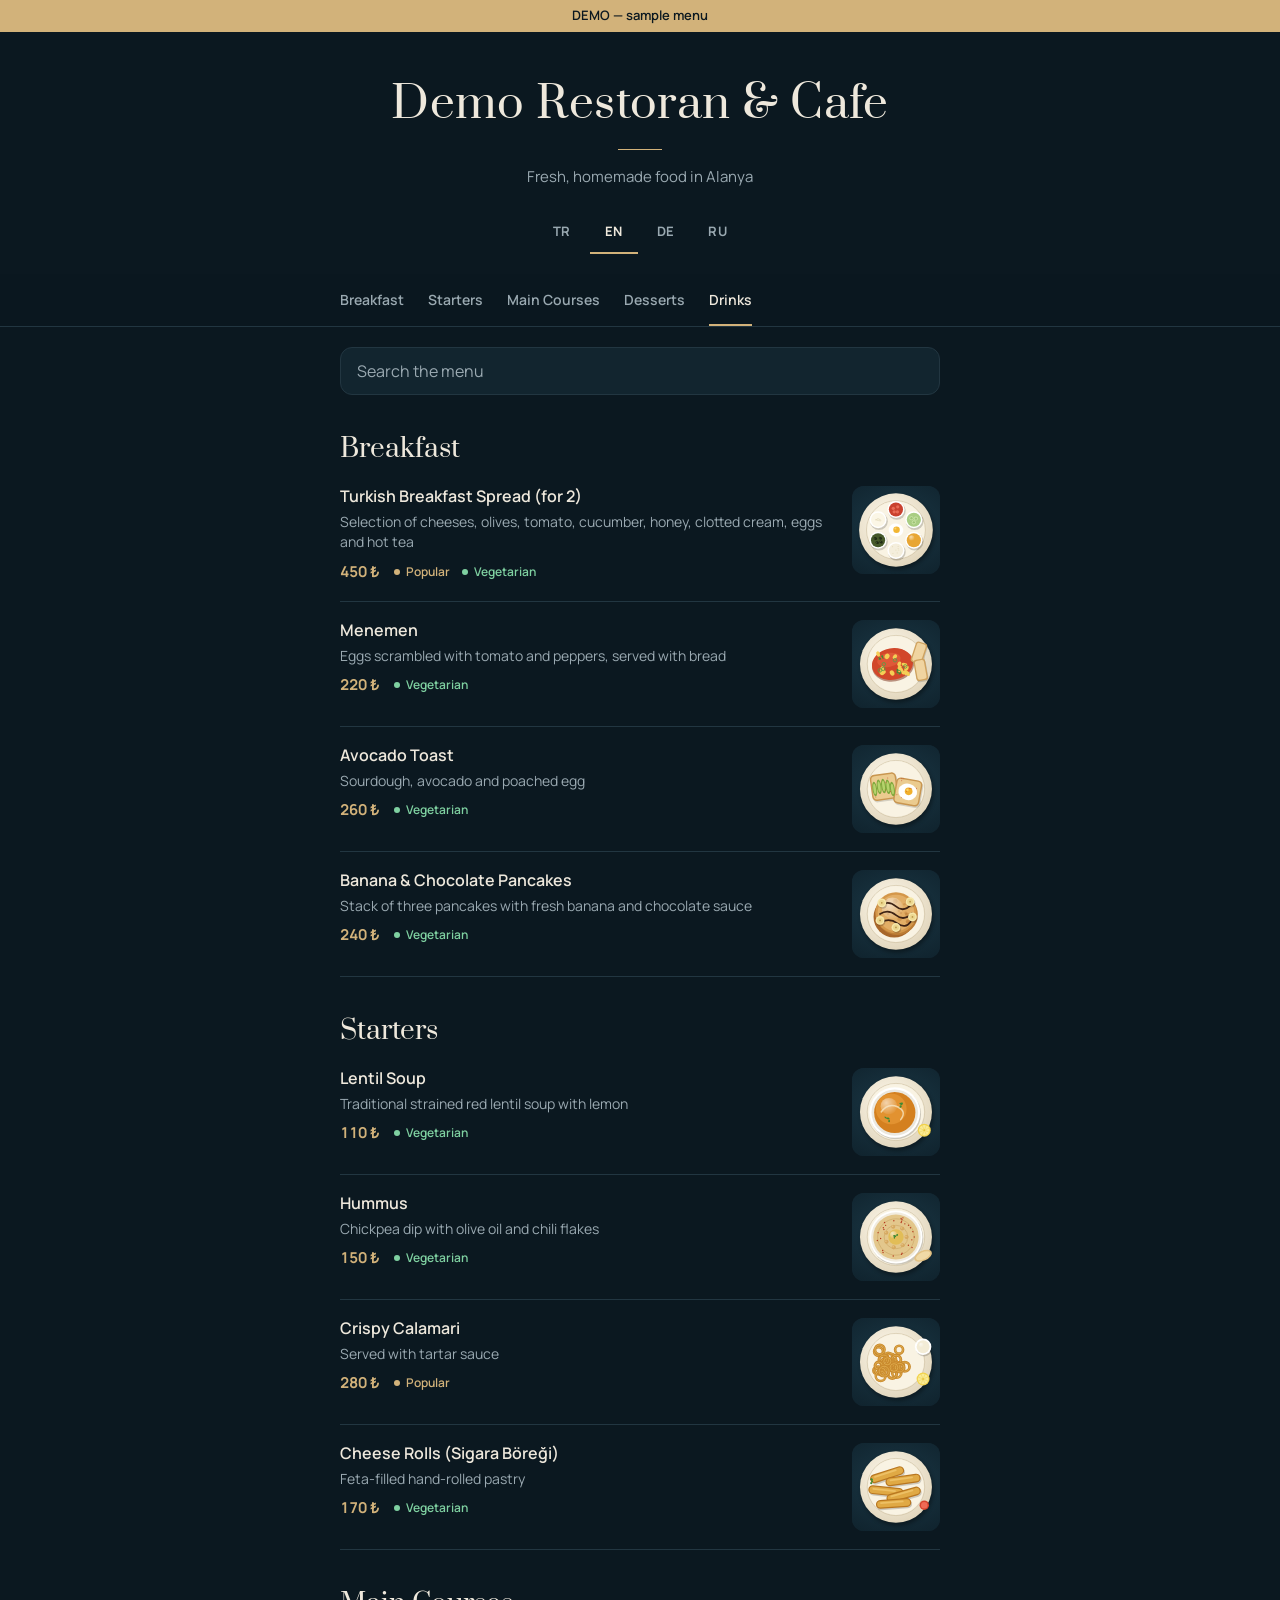
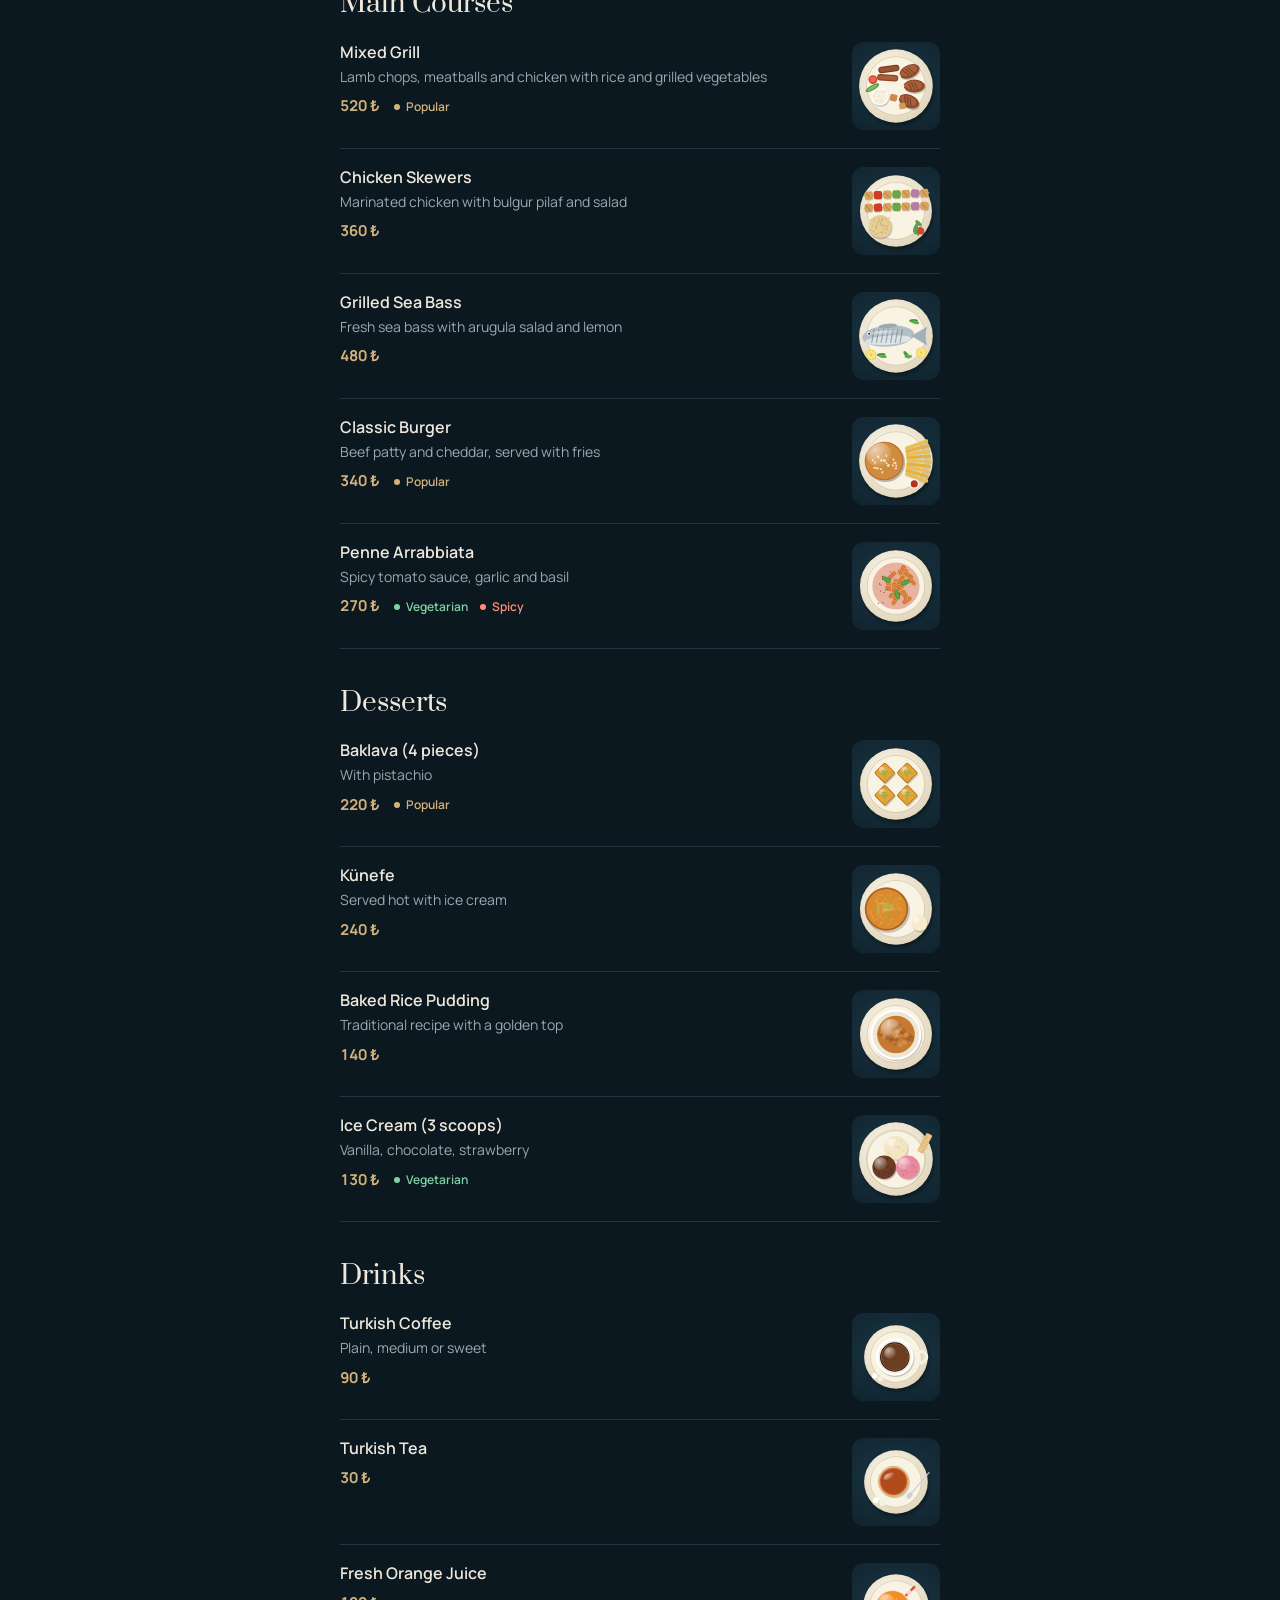
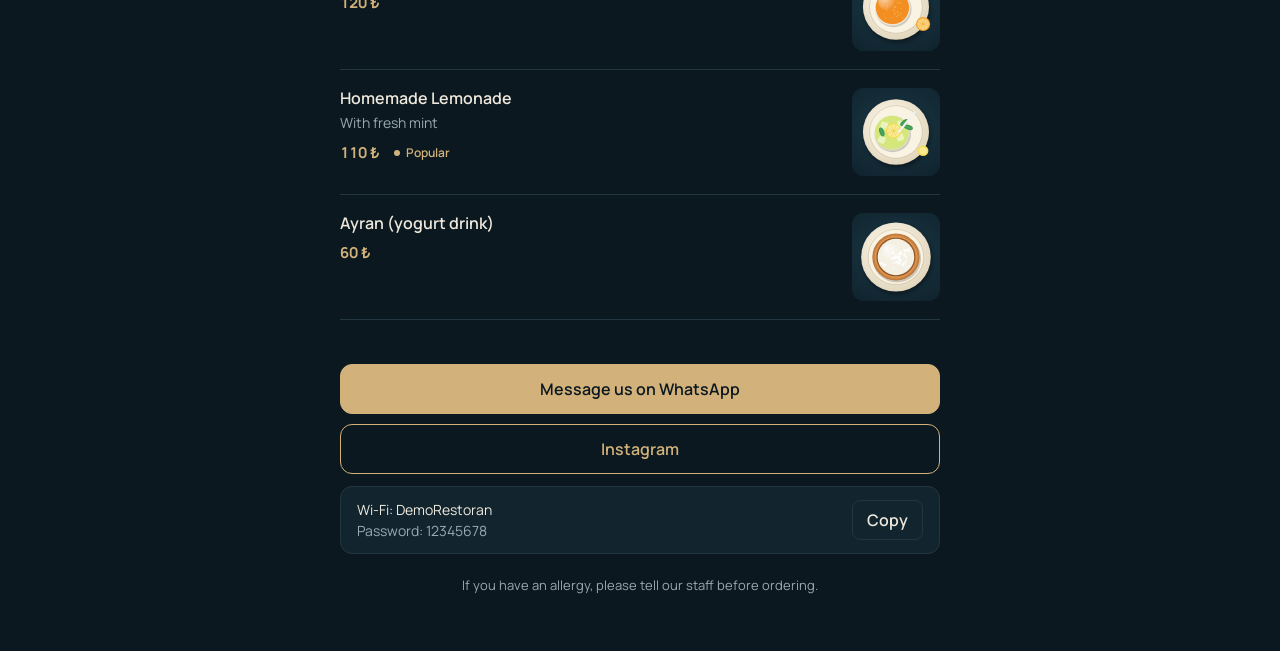
==== index.html @ f289a194 "Add files via upload" ====
<!doctype html>
<html lang="tr">
<head>
  <meta charset="utf-8">
  <meta name="viewport" content="width=device-width, initial-scale=1">
  <meta name="theme-color" content="#0B1820">
  <meta name="color-scheme" content="dark">
  <title>Menu</title>
  <link rel="preconnect" href="https://fonts.googleapis.com">
  <link rel="preconnect" href="https://fonts.gstatic.com" crossorigin>
  <link href="https://fonts.googleapis.com/css2?family=Manrope:wght@400;500;600;700&family=Prata&display=swap" rel="stylesheet">
  <link rel="stylesheet" href="style.css">
</head>
<body>
  <div class="demo" id="demo" hidden></div>

  <header class="hero" id="hero">
    <h1 class="name" id="name"></h1>
    <div class="rule" aria-hidden="true"></div>
    <p class="tagline" id="tagline"></p>
    <div class="langs" id="langs" role="group" aria-label="Language"></div>
  </header>

  <div class="bar">
    <nav class="chips" id="chips"></nav>
  </div>

  <div class="search">
    <input id="q" type="search" autocomplete="off" enterkeyhint="search">
  </div>

  <main id="menu"></main>
  <p class="empty" id="empty" hidden></p>

  <footer class="foot">
    <div class="actions" id="actions"></div>
    <div id="wifi"></div>
    <p class="note" id="allergy"></p>
    <p class="credit" id="credit" hidden></p>
  </footer>

  <dialog id="sheet" aria-labelledby="sheet-name">
    <button type="button" class="x" id="sheet-x">&times;</button>
    <div class="sheet-ph" id="sheet-ph"></div>
    <div class="sheet-body">
      <h3 id="sheet-name"></h3>
      <p class="sheet-desc" id="sheet-desc"></p>
      <div class="meta">
        <span class="pr" id="sheet-price"></span>
        <span class="tags" id="sheet-tags"></span>
      </div>
    </div>
  </dialog>

  <script src="menu-data.js"></script>
  <script src="app.js"></script>
</body>
</html>
---- style.css ----
:root {
  color-scheme: dark;
  --bg: #0B1820;
  --surface: #12252F;
  --ink: #EEE8DC;
  --muted: #9AA9B1;
  --line: #223641;
  --brass: #D2B27A;
  --on-brass: #0B1820;
  --veg: #7FD1A1;
  --spicy: #FF8F7A;
}

* { box-sizing: border-box; }

html { -webkit-text-size-adjust: 100%; }
html.lock { overflow: hidden; }

body {
  margin: 0;
  background: var(--bg);
  color: var(--ink);
  font: 400 16px/1.5 "Manrope", system-ui, -apple-system, "Segoe UI", sans-serif;
}

:focus-visible {
  outline: 2px solid var(--brass);
  outline-offset: 3px;
}

button { font: inherit; cursor: pointer; }

[hidden] { display: none !important; }

/* Demo bar */
.demo {
  background: var(--brass);
  color: var(--on-brass);
  text-align: center;
  font-size: 13px;
  font-weight: 600;
  padding: 6px 12px;
}

/* Hero */
.hero {
  padding: 48px 20px 12px;
  text-align: center;
  background-size: cover;
  background-position: center;
}

.hero.has-cover { padding-top: 120px; }

.name {
  max-width: 14em;
  margin: 0 auto;
  font-family: "Prata", Georgia, serif;
  font-weight: 400;
  font-size: clamp(30px, 9vw, 44px);
  line-height: 1.12;
  letter-spacing: 0.01em;
  text-wrap: balance;
}

.rule {
  width: 44px;
  height: 1px;
  margin: 20px auto 16px;
  background: var(--brass);
}

.tagline {
  max-width: 32ch;
  margin: 0 auto;
  color: var(--muted);
  font-size: 15px;
}

.langs {
  display: flex;
  justify-content: center;
  gap: 4px;
  margin-top: 22px;
}

.langs button {
  min-height: 44px;
  min-width: 48px;
  padding: 0 12px;
  border: 0;
  border-bottom: 2px solid transparent;
  background: none;
  color: var(--muted);
  font-size: 13px;
  font-weight: 700;
  letter-spacing: 0.06em;
}

.langs button[aria-pressed="true"] {
  color: var(--ink);
  border-bottom-color: var(--brass);
}

/* Sticky category tabs */
.bar {
  position: sticky;
  top: 0;
  z-index: 10;
  margin-top: 8px;
  background: rgba(11, 24, 32, 0.92);
  -webkit-backdrop-filter: blur(10px);
  backdrop-filter: blur(10px);
  border-bottom: 1px solid var(--line);
}

.chips {
  position: relative;
  display: flex;
  gap: 24px;
  max-width: 640px;
  margin: 0 auto;
  padding: 0 20px;
  overflow-x: auto;
  scrollbar-width: none;
}

.chips::-webkit-scrollbar { display: none; }

.chip {
  flex: none;
  min-height: 52px;
  padding: 0;
  border: 0;
  border-bottom: 2px solid transparent;
  background: none;
  color: var(--muted);
  font-size: 14px;
  font-weight: 600;
}

.chip[aria-current="true"] {
  color: var(--ink);
  border-bottom-color: var(--brass);
}

/* Search */
.search {
  max-width: 640px;
  margin: 0 auto;
  padding: 20px 20px 0;
}

.search input {
  width: 100%;
  min-height: 48px;
  padding: 0 16px;
  border: 1px solid var(--line);
  border-radius: 12px;
  background: var(--surface);
  color: var(--ink);
  font: inherit;
}

.search input::placeholder { color: var(--muted); }

/* Categories and items */
.cat {
  max-width: 640px;
  margin: 0 auto;
  padding: 38px 20px 0;
  scroll-margin-top: 54px;
}

.cat h2 {
  margin: 0 0 4px;
  font-family: "Prata", Georgia, serif;
  font-weight: 400;
  font-size: 26px;
  line-height: 1.2;
}

.item {
  display: grid;
  grid-template-columns: 1fr 88px;
  gap: 16px;
  align-items: start;
  width: 100%;
  padding: 18px 0;
  border: 0;
  border-bottom: 1px solid var(--line);
  background: none;
  color: inherit;
  text-align: left;
}

.item.solo { grid-template-columns: 1fr; }

.txt {
  display: flex;
  flex-direction: column;
  gap: 4px;
  min-width: 0;
}

.nm {
  font-size: 16px;
  font-weight: 600;
  line-height: 1.35;
}

.ds {
  display: -webkit-box;
  -webkit-line-clamp: 2;
  -webkit-box-orient: vertical;
  overflow: hidden;
  color: var(--muted);
  font-size: 14px;
  line-height: 1.45;
}

.meta {
  display: flex;
  flex-wrap: wrap;
  align-items: center;
  gap: 6px 14px;
  margin-top: 4px;
}

.pr {
  color: var(--brass);
  font-size: 15px;
  font-weight: 700;
  font-variant-numeric: tabular-nums;
}

.tags {
  display: inline-flex;
  flex-wrap: wrap;
  gap: 4px 12px;
}

.tg {
  display: inline-flex;
  align-items: center;
  gap: 6px;
  font-size: 12px;
  font-weight: 600;
}

.tg::before {
  content: "";
  width: 6px;
  height: 6px;
  border-radius: 50%;
  background: currentColor;
}

.tg.p { color: var(--brass); }
.tg.v { color: var(--veg); }
.tg.s { color: var(--spicy); }

.ph {
  display: block;
  width: 88px;
  height: 88px;
  border-radius: 12px;
  overflow: hidden;
  background: var(--surface);
}

.ph img {
  display: block;
  width: 100%;
  height: 100%;
  object-fit: cover;
}

.ph.empty {
  background-image: radial-gradient(circle at center, var(--surface) 0 15px, var(--line) 15px 16px, var(--surface) 16px 27px, var(--line) 27px 28px, var(--surface) 28px);
}

@media (hover: hover) {
  .item:hover .nm { color: var(--brass); }
}

.empty {
  max-width: 640px;
  margin: 0 auto;
  padding: 32px 20px 0;
  color: var(--muted);
}

/* Detail sheet */
dialog {
  width: 100%;
  max-width: 520px;
  max-height: 88vh;
  margin: auto auto 0;
  padding: 0;
  border: 1px solid var(--line);
  border-bottom: 0;
  border-radius: 20px 20px 0 0;
  background: var(--surface);
  color: var(--ink);
  overflow: auto;
}

dialog::backdrop { background: rgba(3, 10, 14, 0.72); }

@media (min-width: 640px) {
  dialog {
    margin: auto;
    border-bottom: 1px solid var(--line);
    border-radius: 20px;
  }
}

.x {
  position: absolute;
  top: 10px;
  right: 10px;
  z-index: 2;
  width: 44px;
  height: 44px;
  padding: 0;
  border: 0;
  border-radius: 50%;
  background: rgba(11, 24, 32, 0.75);
  color: var(--ink);
  font-size: 26px;
  line-height: 1;
}

.sheet-ph {
  width: 100%;
  aspect-ratio: 4 / 3;
  background: var(--bg);
}

.sheet-ph img {
  display: block;
  width: 100%;
  height: 100%;
  object-fit: cover;
}

.sheet-ph.empty {
  background-image: radial-gradient(circle at center, var(--bg) 0 34px, var(--line) 34px 35px, var(--bg) 35px 62px, var(--line) 62px 63px, var(--bg) 63px);
}

.sheet-body { padding: 22px 22px 28px; }

.sheet-body h3 {
  margin: 0 0 8px;
  font-family: "Prata", Georgia, serif;
  font-weight: 400;
  font-size: 24px;
  line-height: 1.2;
}

.sheet-desc {
  margin: 0 0 16px;
  color: var(--muted);
}

/* Footer */
.foot {
  max-width: 640px;
  margin: 0 auto;
  padding: 44px 20px 56px;
}

.actions {
  display: grid;
  gap: 10px;
}

.btn {
  display: flex;
  align-items: center;
  justify-content: center;
  min-height: 50px;
  padding: 0 16px;
  border: 1px solid var(--brass);
  border-radius: 12px;
  color: var(--brass);
  font-weight: 600;
  text-decoration: none;
}

.btn.primary {
  background: var(--brass);
  color: var(--on-brass);
}

.wifi {
  display: flex;
  align-items: center;
  justify-content: space-between;
  gap: 12px;
  margin-top: 12px;
  padding: 12px 16px;
  border: 1px solid var(--line);
  border-radius: 12px;
  background: var(--surface);
}

.wifi p { margin: 0; font-size: 14px; }
.wifi .k { color: var(--muted); }

.wifi button {
  min-height: 40px;
  padding: 0 14px;
  border: 1px solid var(--line);
  border-radius: 8px;
  background: none;
  color: var(--ink);
  font-weight: 600;
  white-space: nowrap;
}

.note {
  margin: 22px 0 0;
  color: var(--muted);
  font-size: 13px;
  text-align: center;
}

.credit {
  margin: 14px 0 0;
  color: var(--muted);
  font-size: 12px;
  text-align: center;
}

@media (prefers-reduced-motion: no-preference) {
  .chip, .langs button, .btn, .nm { transition: color .15s, border-color .15s, background-color .15s; }
}
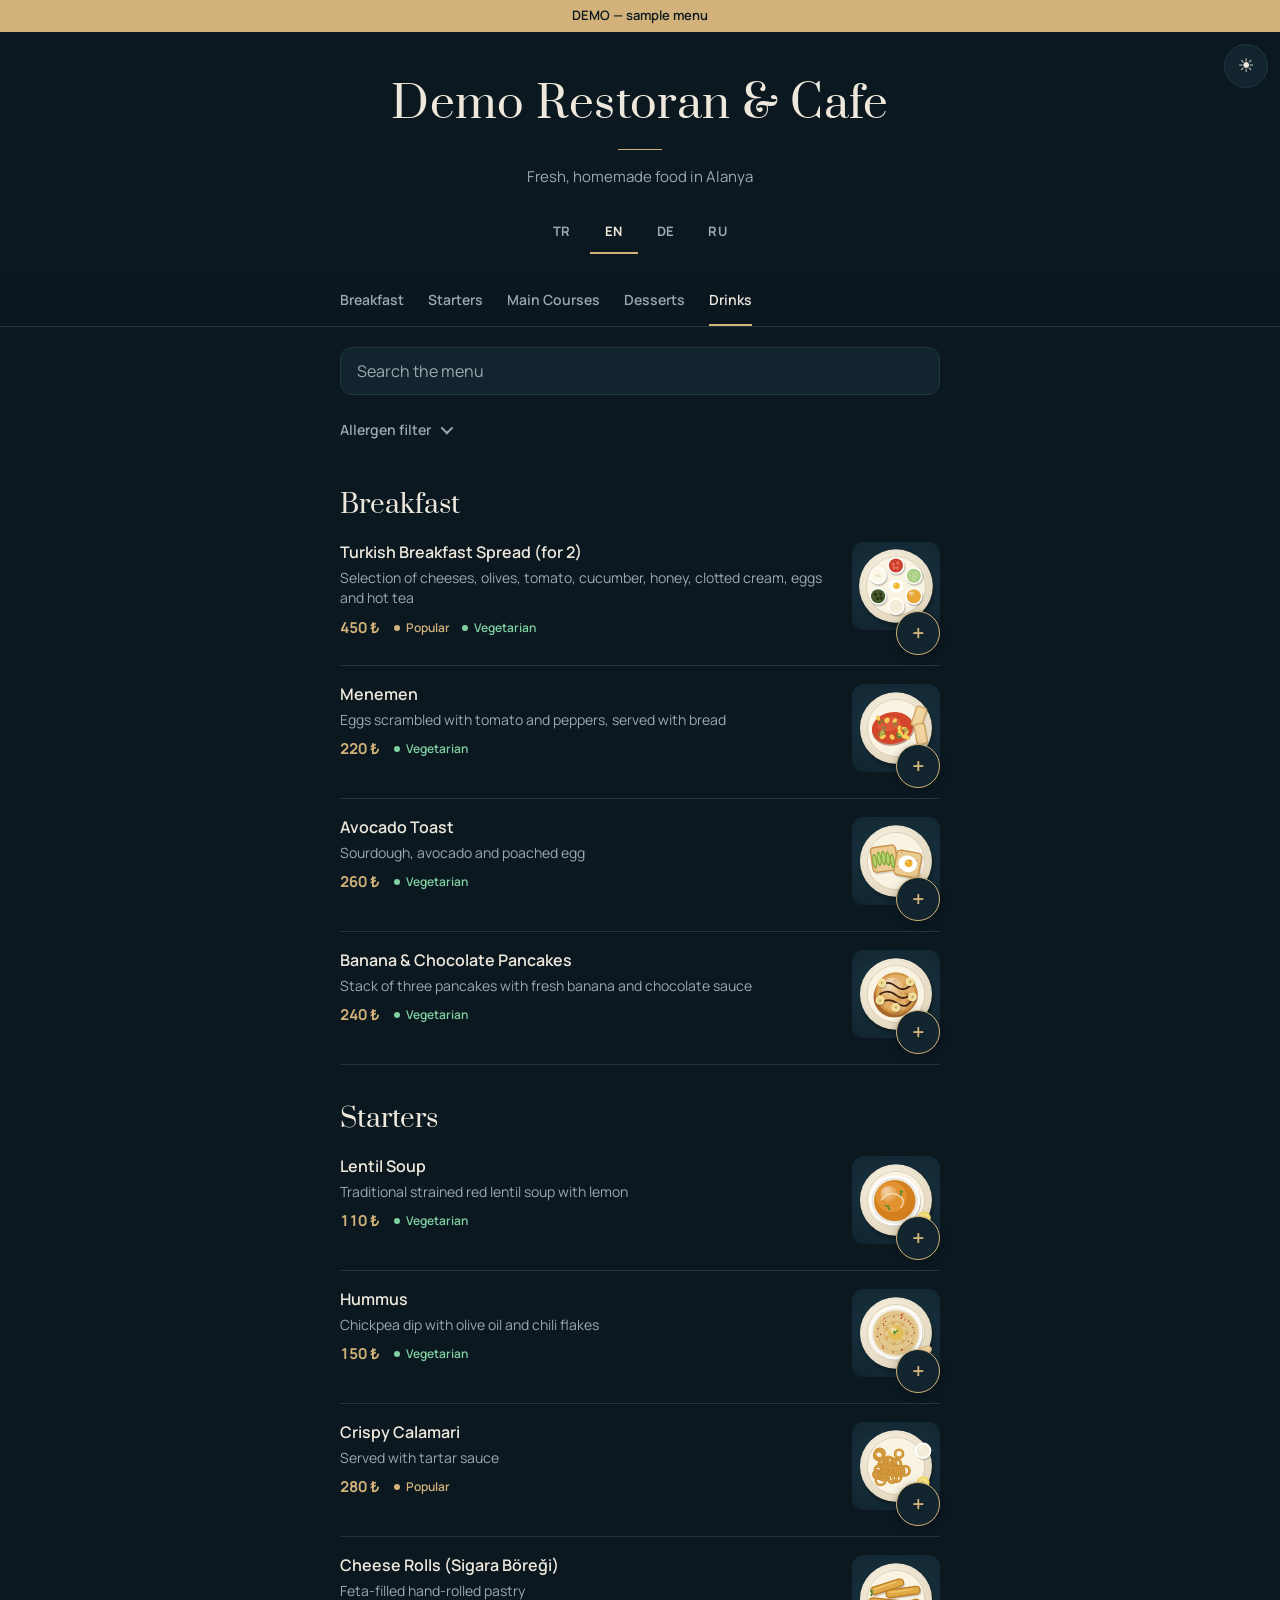
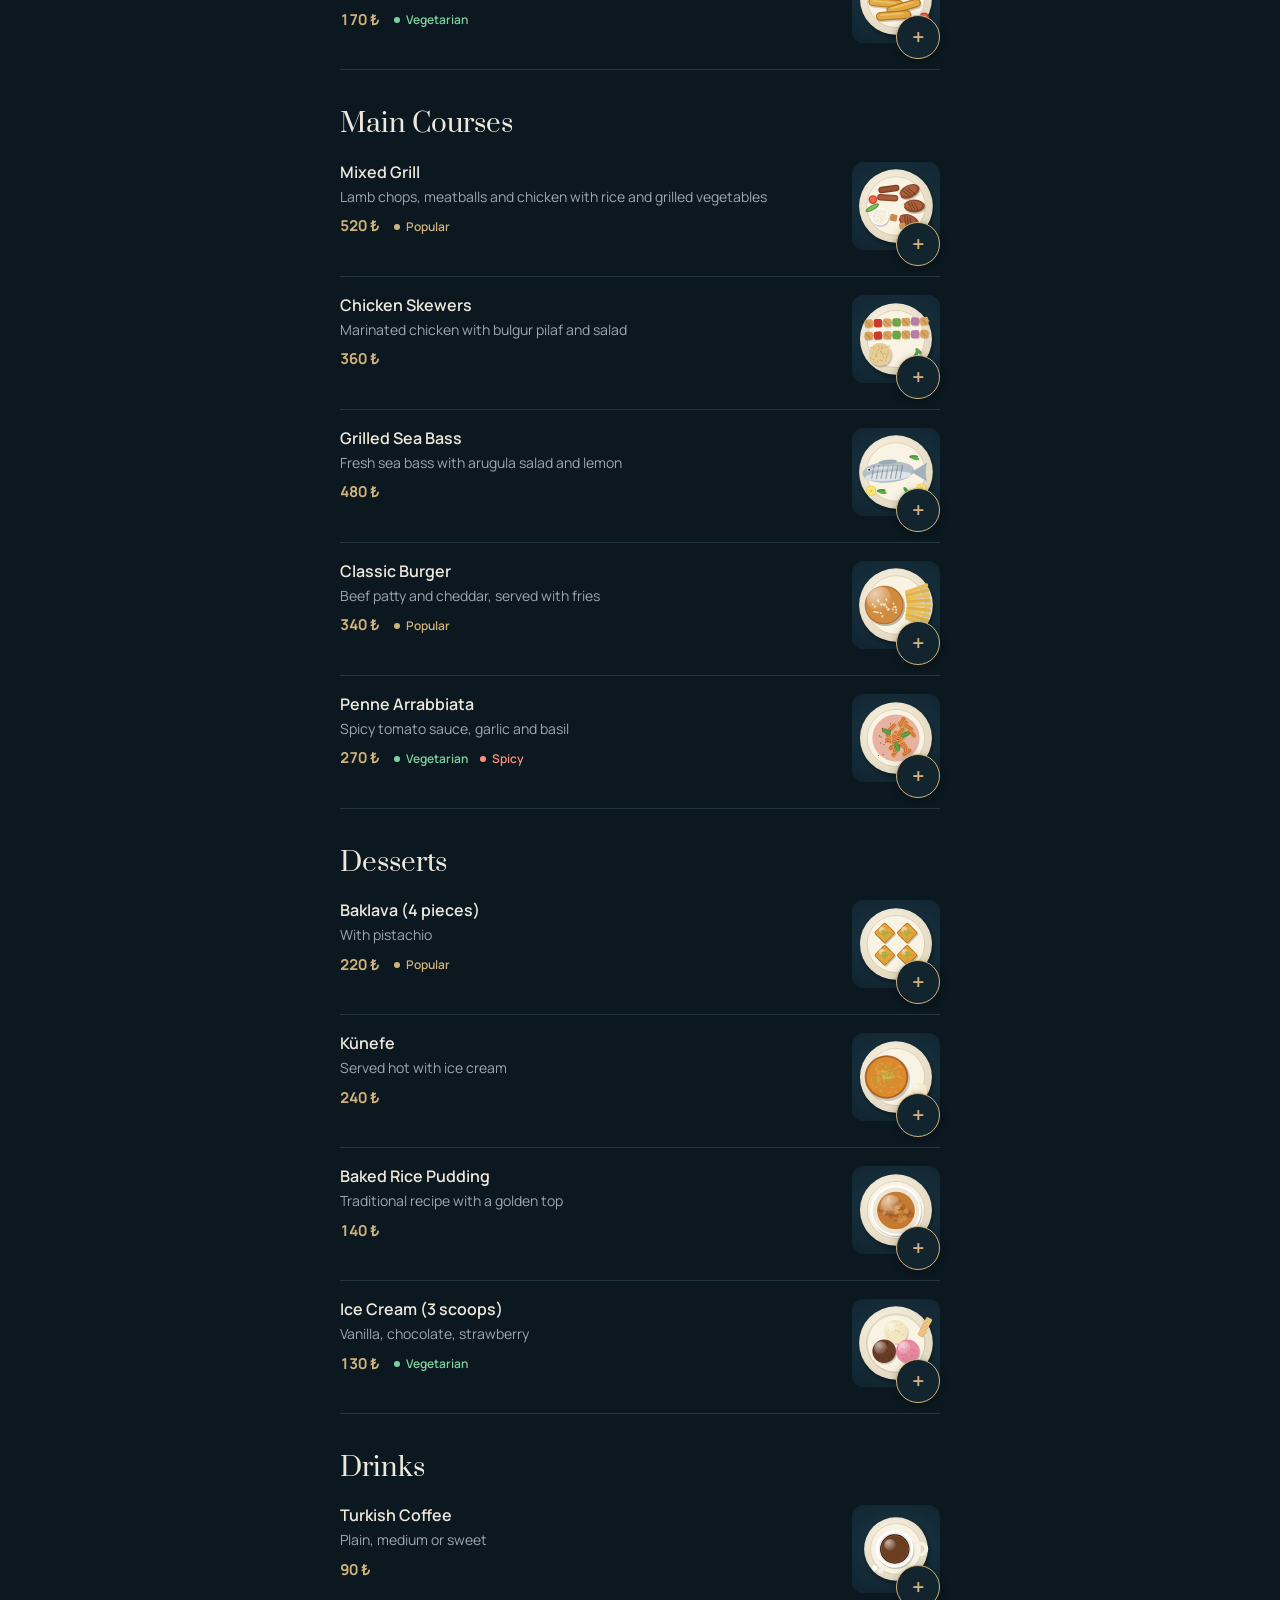
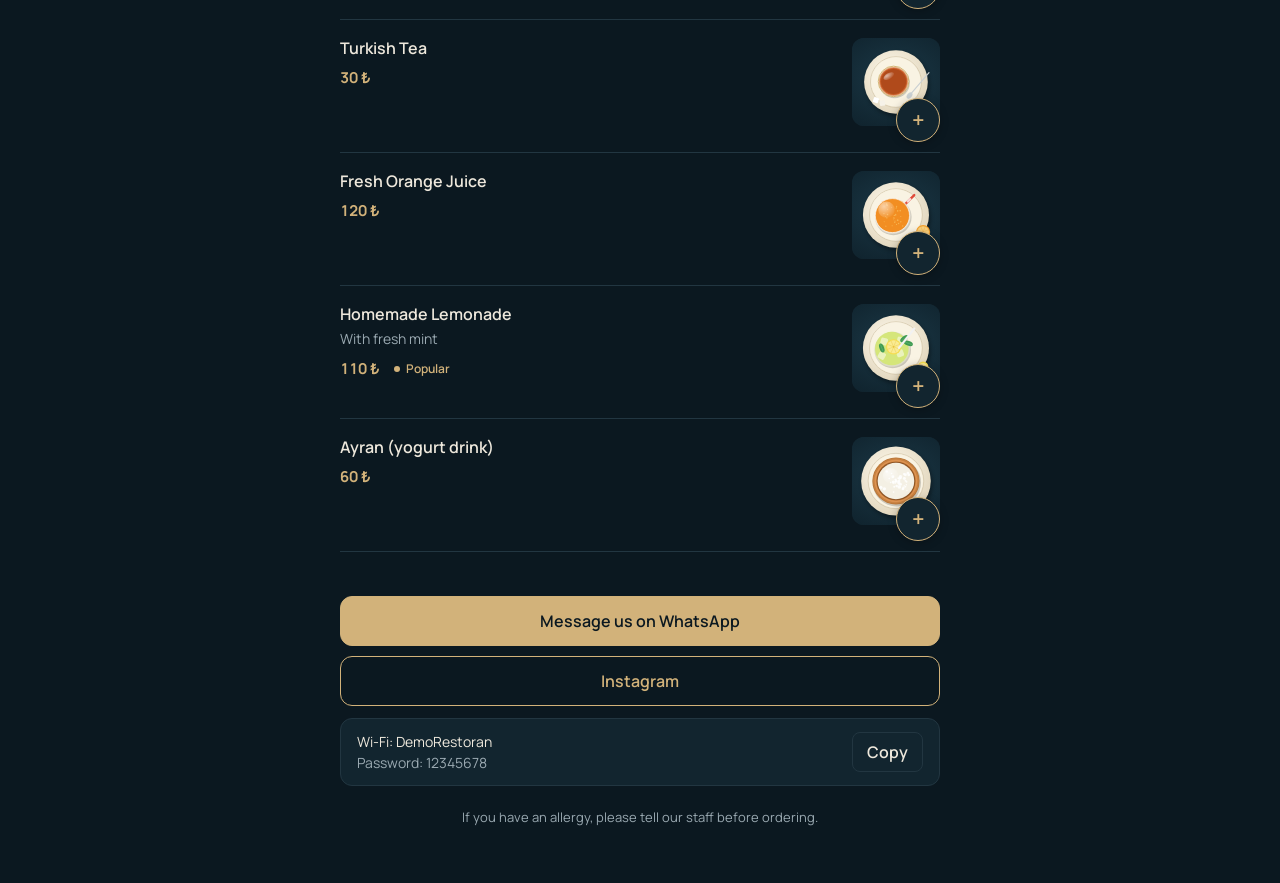
==== commit d7456b69: "WhatsApp sipariş sepeti, alerjen filtresi ve gündüz/gece teması ekle - Ürün satırlarına "+" butonu, " ====
--- a/index.html
+++ b/index.html
@@ -3,18 +3,23 @@
 <head>
   <meta charset="utf-8">
   <meta name="viewport" content="width=device-width, initial-scale=1">
-  <meta name="theme-color" content="#0B1820">
-  <meta name="color-scheme" content="dark">
+  <meta name="theme-color" id="theme-color" content="#0B1820">
+  <meta name="color-scheme" content="dark light">
   <title>Menu</title>
   <link rel="preconnect" href="https://fonts.googleapis.com">
   <link rel="preconnect" href="https://fonts.gstatic.com" crossorigin>
   <link href="https://fonts.googleapis.com/css2?family=Manrope:wght@400;500;600;700&family=Prata&display=swap" rel="stylesheet">
   <link rel="stylesheet" href="style.css">
+  <script>
+    /* Tema yanıp sönmesin diye sayfa çizilmeden önce uygula */
+    try { if (localStorage.getItem('menu-theme') === 'light') document.documentElement.setAttribute('data-theme', 'light'); } catch (e) {}
+  </script>
 </head>
 <body>
   <div class="demo" id="demo" hidden></div>
 
   <header class="hero" id="hero">
+    <button type="button" class="theme" id="theme" aria-pressed="false"></button>
     <h1 class="name" id="name"></h1>
     <div class="rule" aria-hidden="true"></div>
     <p class="tagline" id="tagline"></p>
@@ -27,6 +32,10 @@
 
   <div class="search">
     <input id="q" type="search" autocomplete="off" enterkeyhint="search">
+    <details class="alfilter" id="alfilter">
+      <summary id="alfilter-sum"></summary>
+      <div class="alchips" id="alchips" role="group"></div>
+    </details>
   </div>
 
   <main id="menu"></main>
@@ -49,6 +58,36 @@
         <span class="pr" id="sheet-price"></span>
         <span class="tags" id="sheet-tags"></span>
       </div>
+      <div class="sheet-al" id="sheet-al" hidden>
+        <p class="sheet-al-t" id="sheet-al-t"></p>
+        <div class="alpills" id="sheet-al-list"></div>
+      </div>
+      <button type="button" class="btn primary sheet-add" id="sheet-add" hidden></button>
+    </div>
+  </dialog>
+
+  <button type="button" class="cartbar" id="cartbar" hidden>
+    <span class="cartbar-n" id="cartbar-n"></span>
+    <span class="cartbar-l" id="cartbar-l"></span>
+    <span class="cartbar-p" id="cartbar-p"></span>
+  </button>
+
+  <dialog id="cart" aria-labelledby="cart-title">
+    <button type="button" class="x" id="cart-x">&times;</button>
+    <div class="cart-body">
+      <h3 id="cart-title"></h3>
+      <ul class="cart-list" id="cart-list"></ul>
+      <p class="cart-empty" id="cart-empty" hidden></p>
+      <div class="cart-total"><span id="cart-total-l"></span><strong id="cart-total"></strong></div>
+      <label class="cart-field"><span id="cart-table-l"></span>
+        <input id="cart-table" type="text" inputmode="numeric" maxlength="10" autocomplete="off">
+      </label>
+      <label class="cart-field"><span id="cart-note-l"></span>
+        <textarea id="cart-note" rows="2" maxlength="200"></textarea>
+      </label>
+      <button type="button" class="btn primary cart-send" id="cart-send"></button>
+      <button type="button" class="cart-clear" id="cart-clear"></button>
+      <p class="cart-hint" id="cart-hint"></p>
     </div>
   </dialog>
 
--- a/style.css
+++ b/style.css
@@ -9,6 +9,25 @@
   --on-brass: #0B1820;
   --veg: #7FD1A1;
   --spicy: #FF8F7A;
+  --bar-bg: rgba(11, 24, 32, 0.92);
+  --x-bg: rgba(11, 24, 32, 0.75);
+  --backdrop: rgba(3, 10, 14, 0.72);
+}
+
+:root[data-theme="light"] {
+  color-scheme: light;
+  --bg: #FAF6EE;
+  --surface: #FFFFFF;
+  --ink: #1B2A33;
+  --muted: #5E6B73;
+  --line: #E6DECF;
+  --brass: #8A6420;
+  --on-brass: #FFFFFF;
+  --veg: #1F7A4A;
+  --spicy: #C2410C;
+  --bar-bg: rgba(250, 246, 238, 0.92);
+  --x-bg: rgba(255, 255, 255, 0.85);
+  --backdrop: rgba(27, 42, 51, 0.45);
 }
 
 * { box-sizing: border-box; }
@@ -44,6 +63,7 @@
 
 /* Hero */
 .hero {
+  position: relative;
   padding: 48px 20px 12px;
   text-align: center;
   background-size: cover;
@@ -108,7 +128,7 @@
   top: 0;
   z-index: 10;
   margin-top: 8px;
-  background: rgba(11, 24, 32, 0.92);
+  background: var(--bar-bg);
   -webkit-backdrop-filter: blur(10px);
   backdrop-filter: blur(10px);
   border-bottom: 1px solid var(--line);
@@ -180,15 +200,19 @@
   line-height: 1.2;
 }
 
+.row {
+  position: relative;
+  border-bottom: 1px solid var(--line);
+}
+
 .item {
   display: grid;
   grid-template-columns: 1fr 88px;
   gap: 16px;
   align-items: start;
   width: 100%;
-  padding: 18px 0;
+  padding: 18px 0 26px;
   border: 0;
-  border-bottom: 1px solid var(--line);
   background: none;
   color: inherit;
   text-align: left;
@@ -306,7 +330,7 @@
   overflow: auto;
 }
 
-dialog::backdrop { background: rgba(3, 10, 14, 0.72); }
+dialog::backdrop { background: var(--backdrop); }
 
 @media (min-width: 640px) {
   dialog {
@@ -326,7 +350,7 @@
   padding: 0;
   border: 0;
   border-radius: 50%;
-  background: rgba(11, 24, 32, 0.75);
+  background: var(--x-bg);
   color: var(--ink);
   font-size: 26px;
   line-height: 1;
@@ -434,6 +458,276 @@
   text-align: center;
 }
 
+/* Tema düğmesi */
+.theme {
+  position: absolute;
+  top: 12px;
+  right: 12px;
+  width: 44px;
+  height: 44px;
+  border: 1px solid var(--line);
+  border-radius: 50%;
+  background: var(--surface);
+  color: var(--ink);
+  font-size: 19px;
+  line-height: 1;
+}
+
+.hero.has-cover .theme { top: 16px; }
+
+/* Alerjen filtresi */
+.alfilter { margin-top: 12px; }
+
+.alfilter summary {
+  display: flex;
+  align-items: center;
+  gap: 8px;
+  min-height: 44px;
+  color: var(--muted);
+  font-size: 14px;
+  font-weight: 600;
+  cursor: pointer;
+  list-style: none;
+}
+
+.alfilter summary::-webkit-details-marker { display: none; }
+
+.alfilter summary::after {
+  content: "";
+  width: 7px;
+  height: 7px;
+  margin-left: 2px;
+  border-right: 2px solid currentColor;
+  border-bottom: 2px solid currentColor;
+  transform: rotate(45deg) translateY(-2px);
+}
+
+.alfilter[open] summary::after { transform: rotate(-135deg); }
+
+.alfilter .cnt {
+  min-width: 20px;
+  padding: 0 6px;
+  border-radius: 10px;
+  background: var(--brass);
+  color: var(--on-brass);
+  font-size: 12px;
+  text-align: center;
+}
+
+.alchips, .alpills {
+  display: flex;
+  flex-wrap: wrap;
+  gap: 8px;
+}
+
+.alchips { padding: 4px 0 4px; }
+
+.alchip {
+  min-height: 40px;
+  padding: 0 14px;
+  border: 1px solid var(--line);
+  border-radius: 20px;
+  background: var(--surface);
+  color: var(--ink);
+  font-size: 14px;
+  font-weight: 600;
+}
+
+.alchip[aria-pressed="true"] {
+  border-color: var(--spicy);
+  background: var(--spicy);
+  color: var(--bg);
+}
+
+.alpill {
+  padding: 6px 12px;
+  border: 1px solid var(--line);
+  border-radius: 16px;
+  background: var(--bg);
+  font-size: 13px;
+  font-weight: 600;
+}
+
+.sheet-al { margin-top: 18px; }
+
+.sheet-al-t {
+  margin: 0 0 8px;
+  color: var(--muted);
+  font-size: 13px;
+  font-weight: 600;
+}
+
+/* Sepete ekle: satır içi + düğmesi ve adet kontrolü */
+.add {
+  position: absolute;
+  right: 0;
+  bottom: 10px;
+  min-width: 44px;
+  height: 44px;
+  padding: 0 12px;
+  border: 1px solid var(--brass);
+  border-radius: 22px;
+  background: var(--surface);
+  color: var(--brass);
+  font-size: 22px;
+  font-weight: 600;
+  line-height: 1;
+  box-shadow: 0 2px 8px rgba(0, 0, 0, 0.25);
+}
+
+.add.has {
+  background: var(--brass);
+  color: var(--on-brass);
+  font-size: 15px;
+}
+
+.sheet-add { width: 100%; margin-top: 20px; }
+
+/* Alt sepet çubuğu */
+.cartbar {
+  position: fixed;
+  left: 50%;
+  bottom: max(16px, env(safe-area-inset-bottom));
+  z-index: 20;
+  display: flex;
+  align-items: center;
+  gap: 12px;
+  width: calc(100% - 32px);
+  max-width: 560px;
+  min-height: 56px;
+  padding: 0 18px;
+  border: 0;
+  border-radius: 16px;
+  background: var(--brass);
+  color: var(--on-brass);
+  font-weight: 700;
+  transform: translateX(-50%);
+  box-shadow: 0 8px 28px rgba(0, 0, 0, 0.4);
+}
+
+.cartbar-n {
+  display: grid;
+  place-items: center;
+  min-width: 28px;
+  height: 28px;
+  border-radius: 14px;
+  background: var(--on-brass);
+  color: var(--brass);
+  font-size: 14px;
+}
+
+.cartbar-l { flex: 1; text-align: left; }
+.cartbar-p { font-variant-numeric: tabular-nums; }
+
+body.has-cart .foot { padding-bottom: 110px; }
+
+/* Sepet penceresi */
+.cart-body { padding: 24px 22px 28px; }
+
+.cart-body h3 {
+  margin: 0 0 12px;
+  font-family: "Prata", Georgia, serif;
+  font-weight: 400;
+  font-size: 24px;
+}
+
+.cart-list { margin: 0; padding: 0; list-style: none; }
+
+.cart-list li {
+  display: grid;
+  grid-template-columns: 1fr auto;
+  gap: 4px 12px;
+  align-items: center;
+  padding: 12px 0;
+  border-bottom: 1px solid var(--line);
+}
+
+.cart-list .cn { font-weight: 600; }
+.cart-list .cp { grid-column: 1; color: var(--muted); font-size: 14px; font-variant-numeric: tabular-nums; }
+
+.qty {
+  grid-column: 2;
+  grid-row: 1 / span 2;
+  display: inline-flex;
+  align-items: center;
+  gap: 4px;
+}
+
+.qty button {
+  width: 44px;
+  height: 44px;
+  border: 1px solid var(--line);
+  border-radius: 50%;
+  background: var(--bg);
+  color: var(--ink);
+  font-size: 20px;
+  line-height: 1;
+}
+
+.qty span {
+  min-width: 24px;
+  text-align: center;
+  font-weight: 700;
+  font-variant-numeric: tabular-nums;
+}
+
+.cart-empty { color: var(--muted); }
+
+.cart-total {
+  display: flex;
+  justify-content: space-between;
+  margin: 16px 0 4px;
+  font-size: 18px;
+}
+
+.cart-total strong { color: var(--brass); font-variant-numeric: tabular-nums; }
+
+.cart-field { display: block; margin-top: 14px; }
+
+.cart-field span {
+  display: block;
+  margin-bottom: 6px;
+  color: var(--muted);
+  font-size: 13px;
+  font-weight: 600;
+}
+
+.cart-field input, .cart-field textarea {
+  width: 100%;
+  padding: 12px 14px;
+  border: 1px solid var(--line);
+  border-radius: 12px;
+  background: var(--bg);
+  color: var(--ink);
+  font: inherit;
+  resize: none;
+}
+
+.cart-send { width: 100%; margin-top: 20px; border: 0; }
+
+.cart-send:disabled { opacity: 0.45; cursor: not-allowed; }
+
+.cart-clear {
+  display: block;
+  width: 100%;
+  min-height: 44px;
+  margin-top: 6px;
+  border: 0;
+  background: none;
+  color: var(--muted);
+  font-size: 14px;
+  text-decoration: underline;
+}
+
+.cart-hint {
+  margin: 8px 0 0;
+  color: var(--muted);
+  font-size: 12px;
+  text-align: center;
+}
+
 @media (prefers-reduced-motion: no-preference) {
-  .chip, .langs button, .btn, .nm { transition: color .15s, border-color .15s, background-color .15s; }
-}
+  .chip, .langs button, .btn, .nm, .alchip, .add, .theme { transition: color .15s, border-color .15s, background-color .15s; }
+  .cartbar { animation: rise .25s ease-out; }
+  @keyframes rise { from { opacity: 0; transform: translate(-50%, 16px); } }
+}
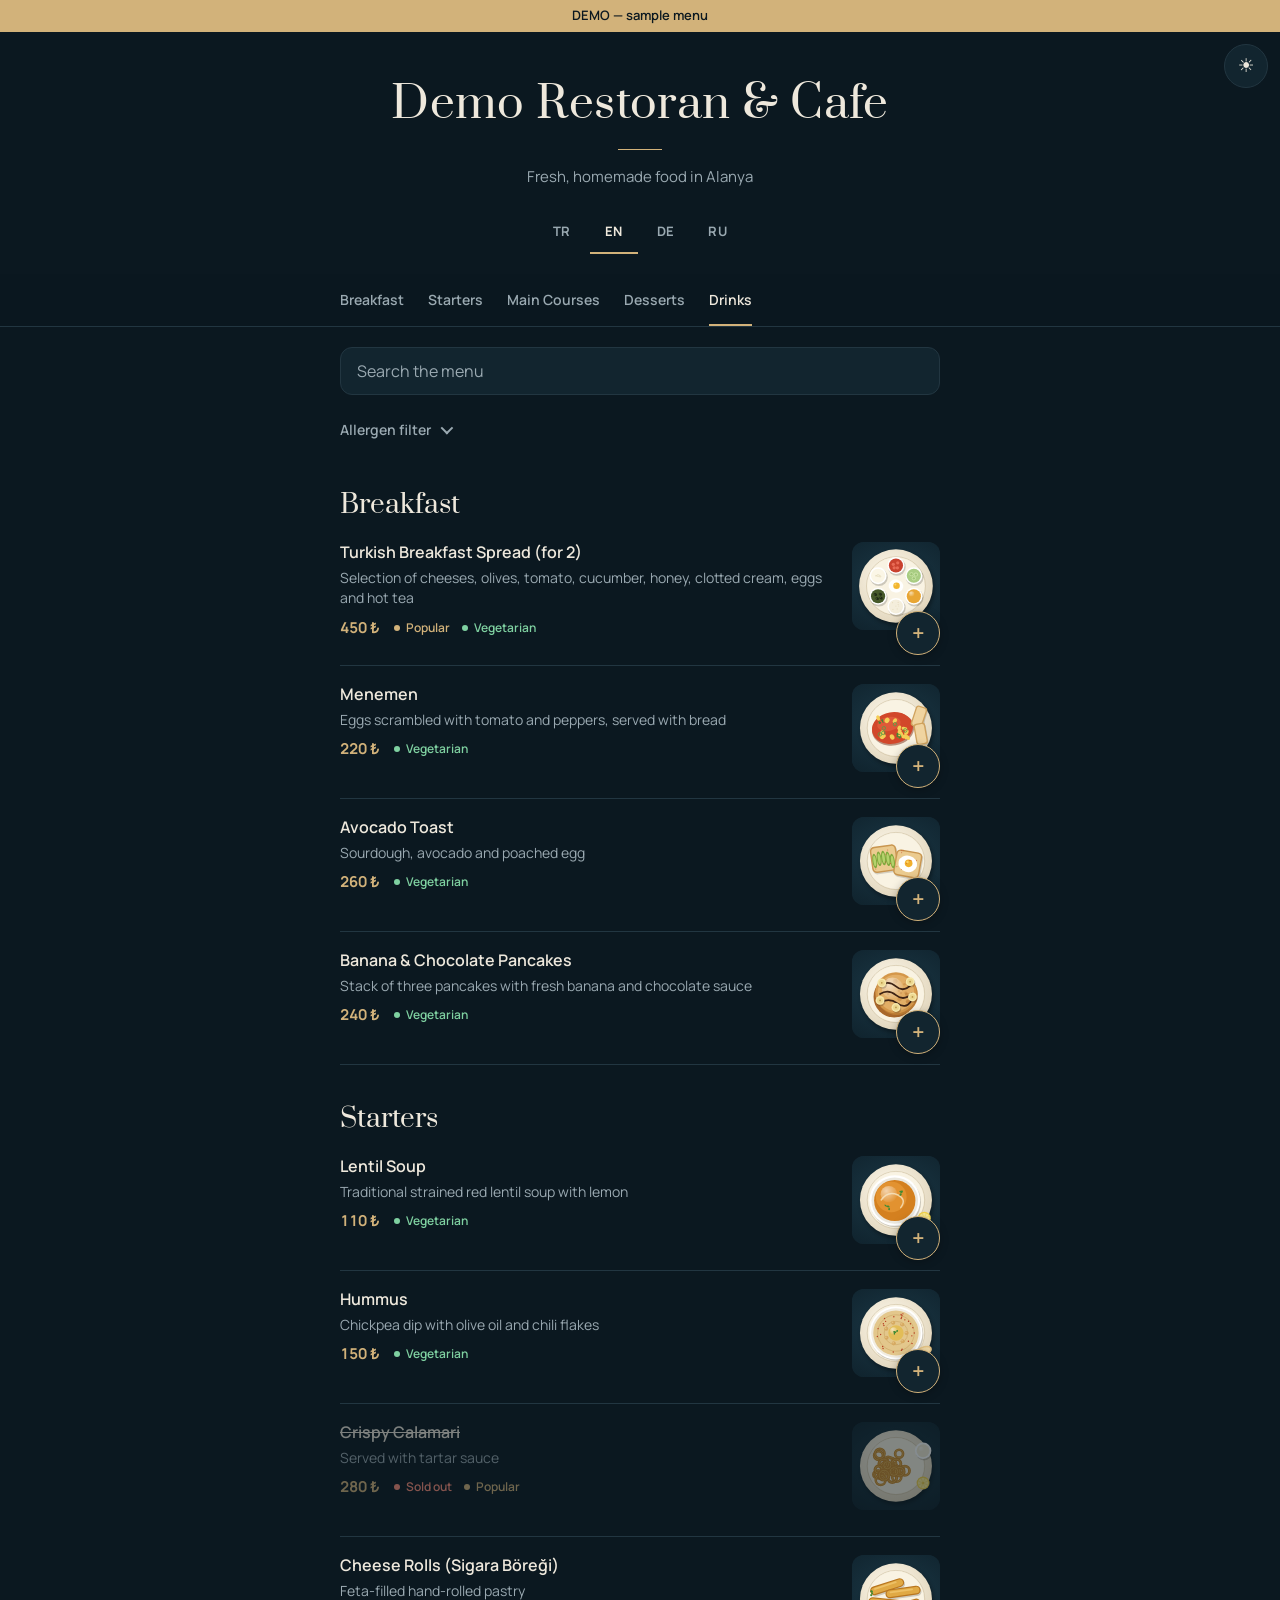
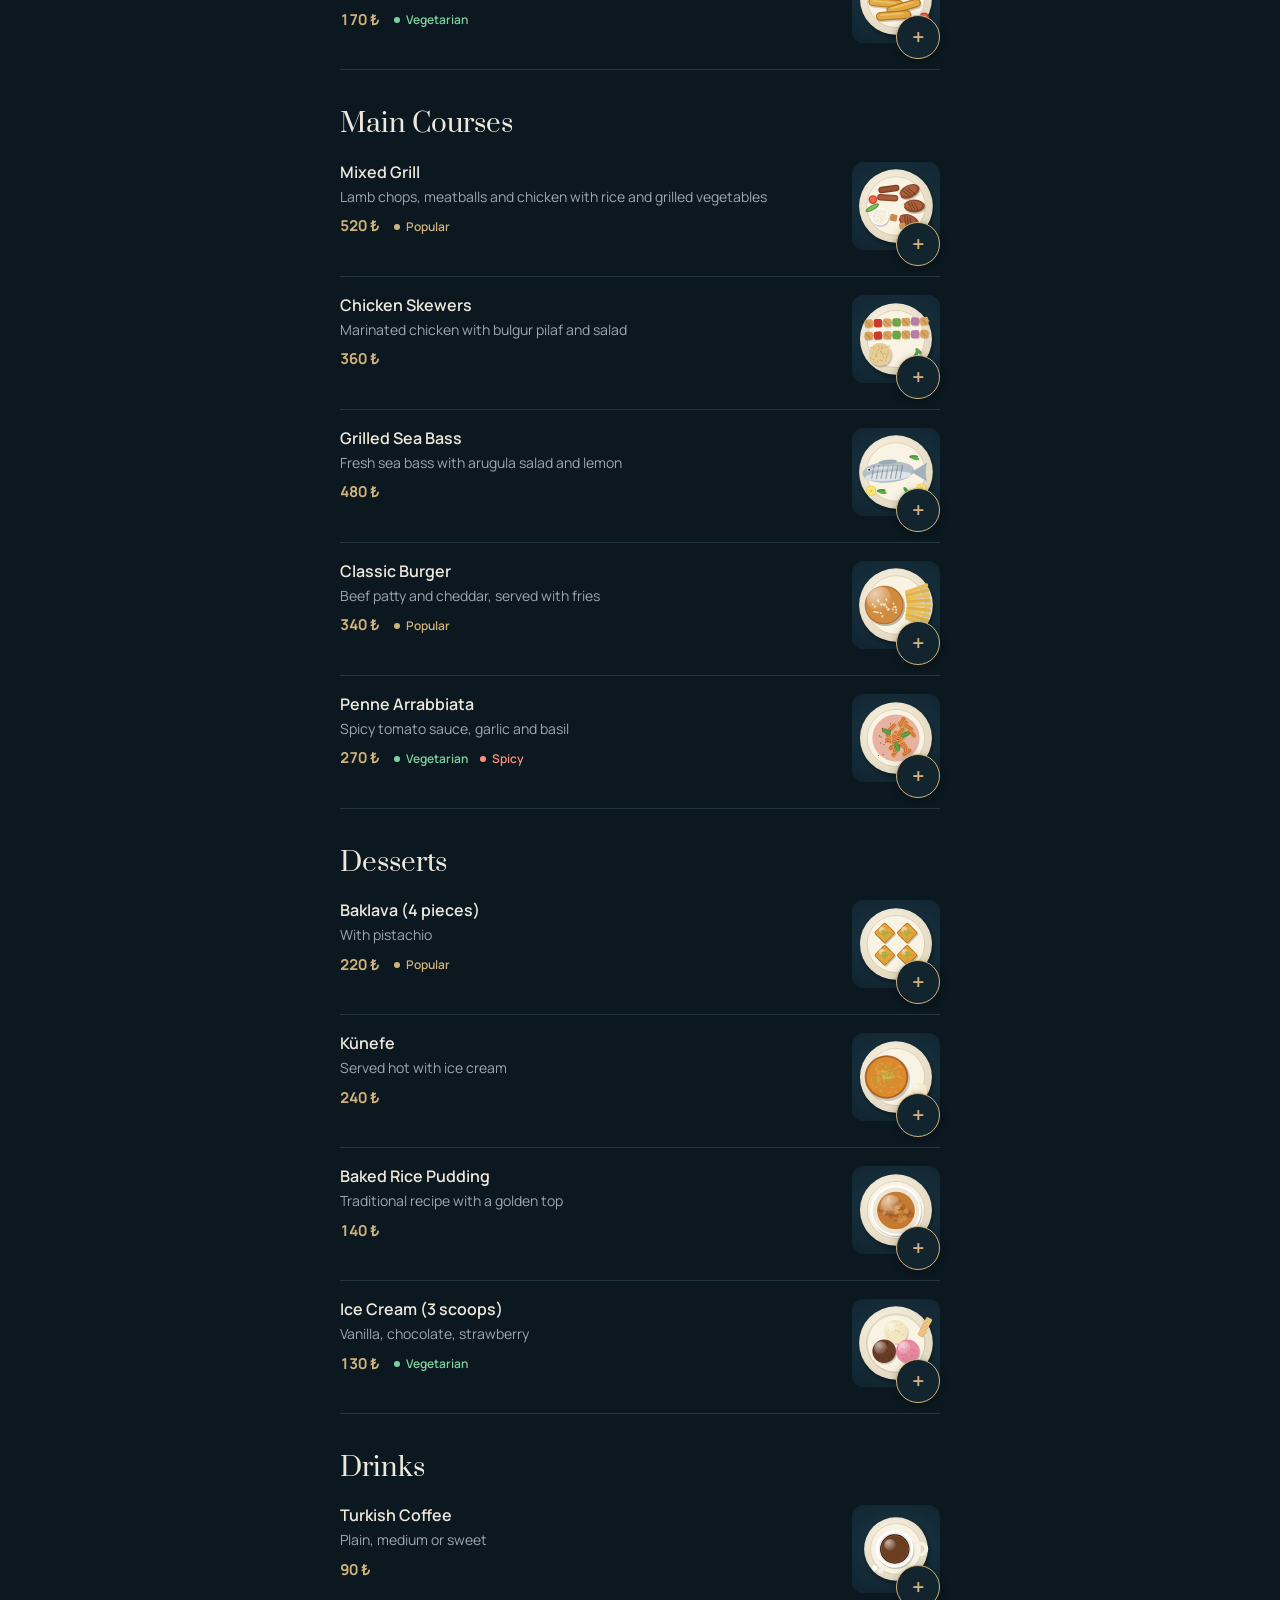
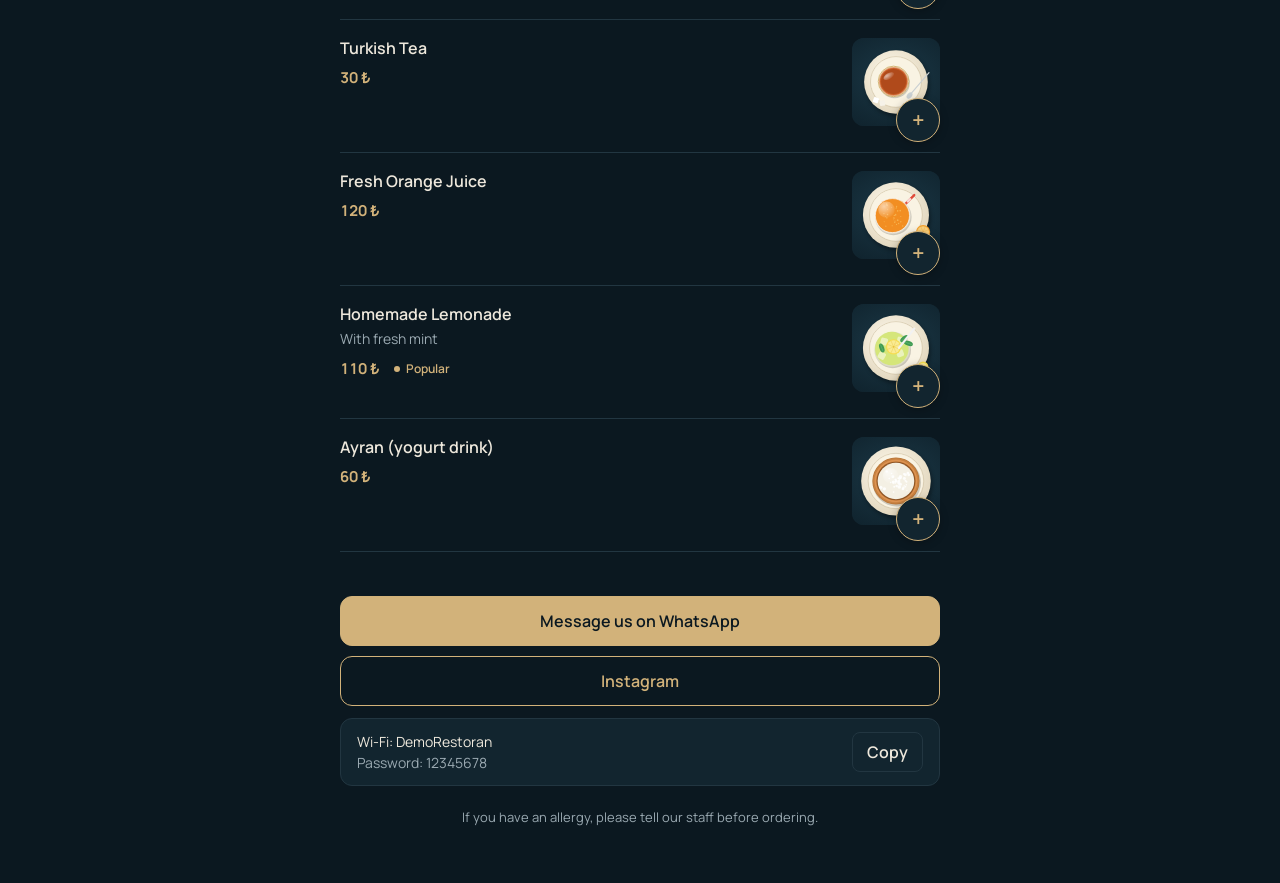
==== commit 11e109ba: "Masa numaralı QR, garson çağırma ve tükendi işareti ekle - ?masa=7 ile açılınca masa rozeti, sepette" ====
--- a/index.html
+++ b/index.html
@@ -23,6 +23,10 @@
     <h1 class="name" id="name"></h1>
     <div class="rule" aria-hidden="true"></div>
     <p class="tagline" id="tagline"></p>
+    <div class="table-row" id="table-row" hidden>
+      <span class="table-badge" id="table-badge"></span>
+      <button type="button" class="waiter" id="waiter"></button>
+    </div>
     <div class="langs" id="langs" role="group" aria-label="Language"></div>
   </header>
 
@@ -85,13 +89,41 @@
       <label class="cart-field"><span id="cart-note-l"></span>
         <textarea id="cart-note" rows="2" maxlength="200"></textarea>
       </label>
+      <button type="button" class="btn primary cart-pay" id="cart-pay" hidden></button>
       <button type="button" class="btn primary cart-send" id="cart-send"></button>
       <button type="button" class="cart-clear" id="cart-clear"></button>
       <p class="cart-hint" id="cart-hint"></p>
     </div>
   </dialog>
 
+  <dialog id="pay" aria-labelledby="pay-title">
+    <button type="button" class="x" id="pay-x">&times;</button>
+    <div class="pay-body">
+      <p class="pay-test" id="pay-test"></p>
+
+      <div id="pay-form">
+        <h3 id="pay-title"></h3>
+        <ul class="pay-sum" id="pay-sum"></ul>
+        <div class="cart-total"><span id="pay-total-l"></span><strong id="pay-total"></strong></div>
+        <p class="pay-mt" id="pay-mt"></p>
+        <div class="pay-methods" id="pay-methods" role="radiogroup"></div>
+        <button type="button" class="btn primary pay-go" id="pay-go"></button>
+        <p class="cart-hint" id="pay-note"></p>
+      </div>
+
+      <div id="pay-done" hidden aria-live="polite">
+        <div class="pay-check" aria-hidden="true">&#10003;</div>
+        <h3 id="pay-done-t"></h3>
+        <p class="pay-no" id="pay-no"></p>
+        <p class="pay-dd" id="pay-dd"></p>
+        <ol class="pay-steps" id="pay-steps"></ol>
+        <button type="button" class="btn primary pay-go" id="pay-close"></button>
+      </div>
+    </div>
+  </dialog>
+
   <script src="menu-data.js"></script>
+  <script src="orders.js"></script>
   <script src="app.js"></script>
 </body>
 </html>
--- a/style.css
+++ b/style.css
@@ -731,3 +731,169 @@
   .cartbar { animation: rise .25s ease-out; }
   @keyframes rise { from { opacity: 0; transform: translate(-50%, 16px); } }
 }
+
+/* Test ödeme penceresi */
+.pay-body { padding: 24px 22px 28px; }
+
+.pay-test {
+  margin: 0 52px 16px 0;   /* sağ üstteki kapatma butonuna yer bırak */
+  padding: 8px 12px;
+  border: 1px dashed var(--spicy);
+  border-radius: 10px;
+  color: var(--spicy);
+  font-size: 12px;
+  font-weight: 700;
+  letter-spacing: 0.04em;
+  text-align: center;
+}
+
+.pay-body h3 {
+  margin: 0 0 12px;
+  font-family: "Prata", Georgia, serif;
+  font-weight: 400;
+  font-size: 24px;
+}
+
+.pay-sum { margin: 0; padding: 0; list-style: none; }
+
+.pay-sum li {
+  display: flex;
+  justify-content: space-between;
+  gap: 12px;
+  padding: 8px 0;
+  border-bottom: 1px solid var(--line);
+  font-size: 15px;
+}
+
+.pay-sum li span:last-child { color: var(--muted); font-variant-numeric: tabular-nums; }
+
+.pay-mt {
+  margin: 18px 0 8px;
+  color: var(--muted);
+  font-size: 13px;
+  font-weight: 600;
+}
+
+.pay-methods { display: grid; gap: 8px; }
+
+.pm {
+  display: flex;
+  align-items: center;
+  gap: 12px;
+  min-height: 52px;
+  padding: 0 14px;
+  border: 1px solid var(--line);
+  border-radius: 12px;
+  background: var(--bg);
+  cursor: pointer;
+}
+
+.pm input { width: 20px; height: 20px; accent-color: var(--brass); }
+.pm:has(input:checked) { border-color: var(--brass); }
+
+.pay-go { width: 100%; margin-top: 20px; border: 0; }
+.pay-go:disabled { opacity: 0.6; cursor: progress; }
+
+.pay-check {
+  display: grid;
+  place-items: center;
+  width: 64px;
+  height: 64px;
+  margin: 6px auto 14px;
+  border-radius: 50%;
+  background: var(--veg);
+  color: var(--bg);
+  font-size: 32px;
+  font-weight: 700;
+}
+
+#pay-done { text-align: center; }
+#pay-done h3 { margin-bottom: 6px; }
+
+.pay-no {
+  margin: 0 0 6px;
+  color: var(--brass);
+  font-size: 18px;
+  font-weight: 700;
+}
+
+.pay-dd { margin: 0 0 18px; color: var(--muted); }
+
+.pay-steps {
+  margin: 0;
+  padding: 0;
+  list-style: none;
+  text-align: left;
+  border-left: 2px solid var(--line);
+}
+
+.pay-steps li {
+  position: relative;
+  margin-left: 12px;
+  padding: 8px 0 8px 18px;
+  color: var(--muted);
+  font-weight: 600;
+}
+
+.pay-steps li::before {
+  content: "";
+  position: absolute;
+  left: -8px;
+  top: 14px;
+  width: 14px;
+  height: 14px;
+  border: 2px solid var(--line);
+  border-radius: 50%;
+  background: var(--surface);
+}
+
+.pay-steps li.done { color: var(--ink); }
+.pay-steps li.done::before { border-color: var(--veg); background: var(--veg); }
+.pay-steps li.now { color: var(--brass); }
+.pay-steps li.now::before { border-color: var(--brass); background: var(--brass); }
+
+.cart-pay { width: 100%; margin-top: 20px; border: 0; }
+.cart-pay:disabled { opacity: 0.45; cursor: not-allowed; }
+.cart-pay + .cart-send { margin-top: 10px; }
+.cart-send:not(.primary) { background: none; border: 1px solid var(--brass); color: var(--brass); }
+
+/* Masa rozeti ve garson çağır */
+.table-row {
+  display: flex;
+  align-items: center;
+  justify-content: center;
+  flex-wrap: wrap;
+  gap: 10px;
+  margin-top: 16px;
+}
+
+.table-badge {
+  padding: 6px 14px;
+  border-radius: 20px;
+  background: var(--brass);
+  color: var(--on-brass);
+  font-size: 14px;
+  font-weight: 700;
+}
+
+.waiter {
+  min-height: 44px;
+  padding: 0 16px;
+  border: 1px solid var(--brass);
+  border-radius: 22px;
+  background: none;
+  color: var(--brass);
+  font-size: 14px;
+  font-weight: 600;
+}
+
+.waiter:disabled {
+  border-color: var(--veg);
+  color: var(--veg);
+  cursor: default;
+}
+
+/* Tükenen ürün */
+.row.sold .item { opacity: 0.5; }
+.row.sold .nm { text-decoration: line-through; text-decoration-thickness: 1px; }
+.tg.out { color: var(--spicy); }
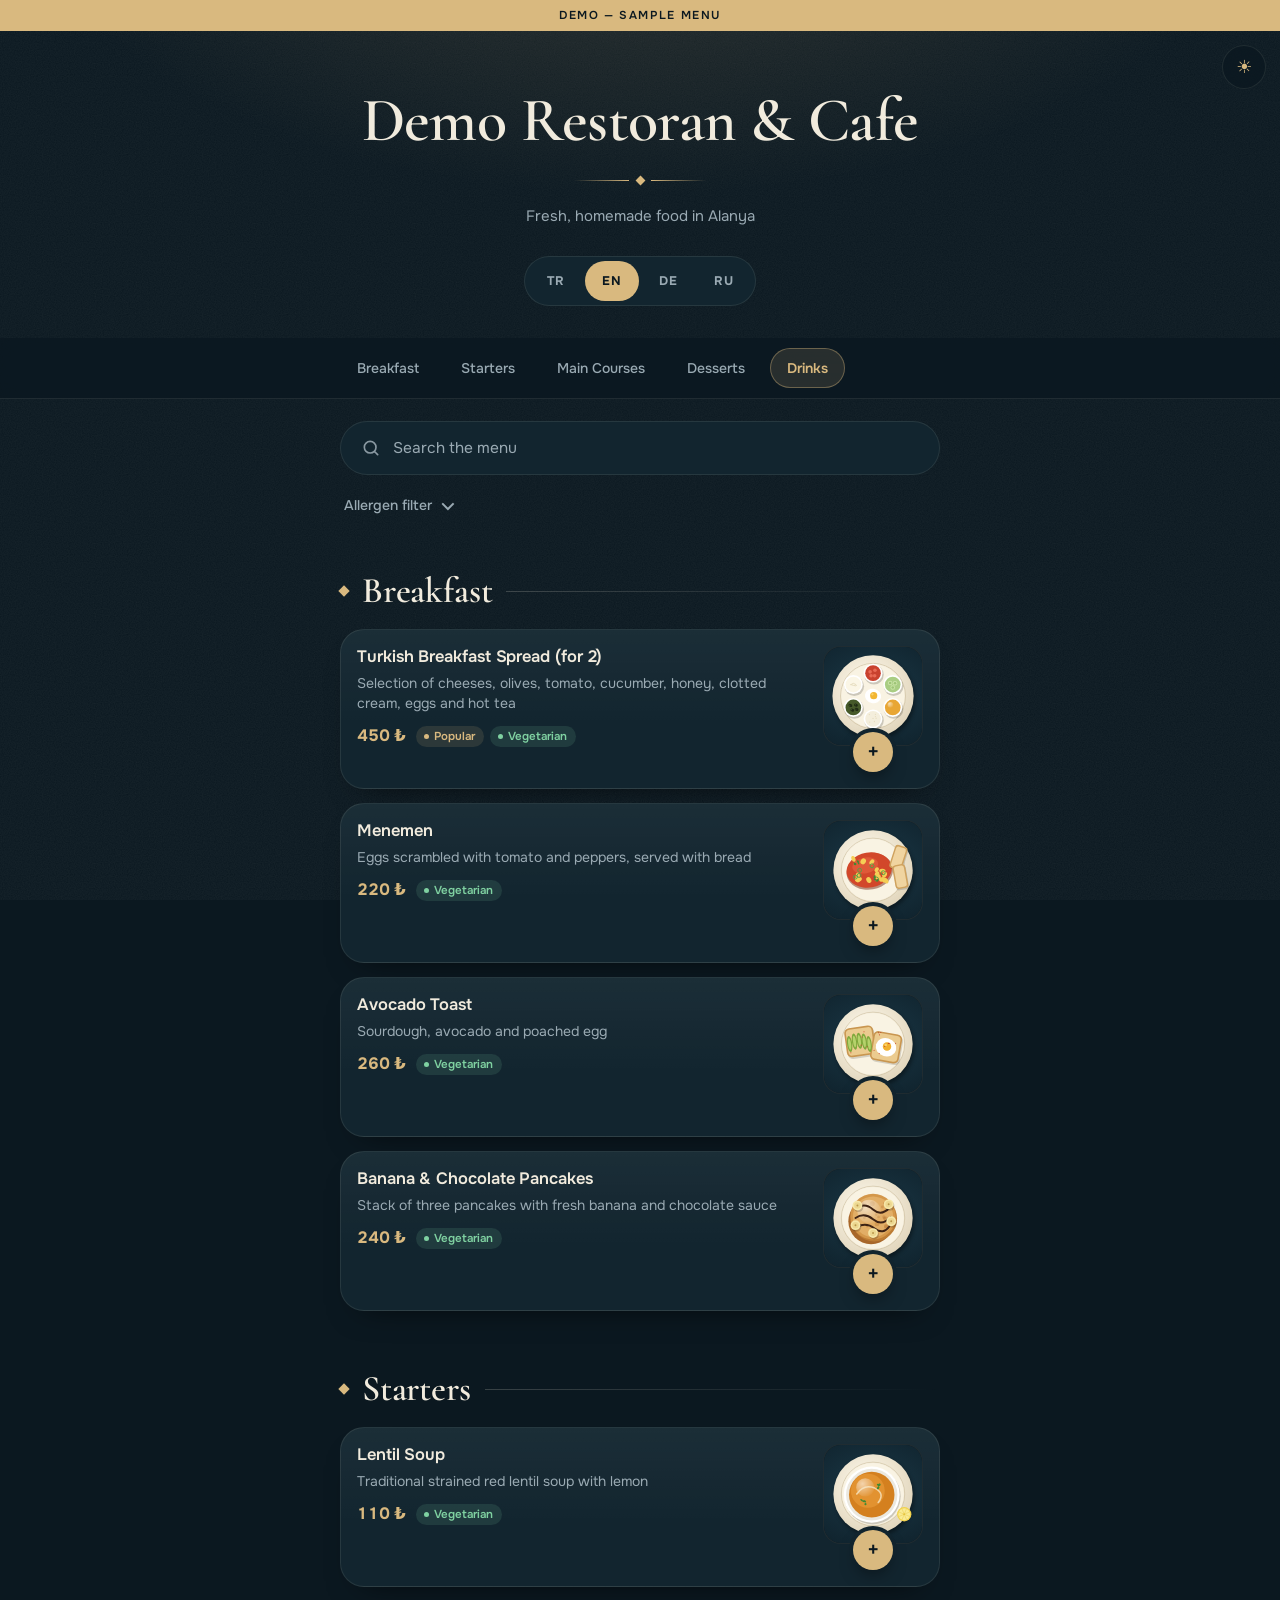
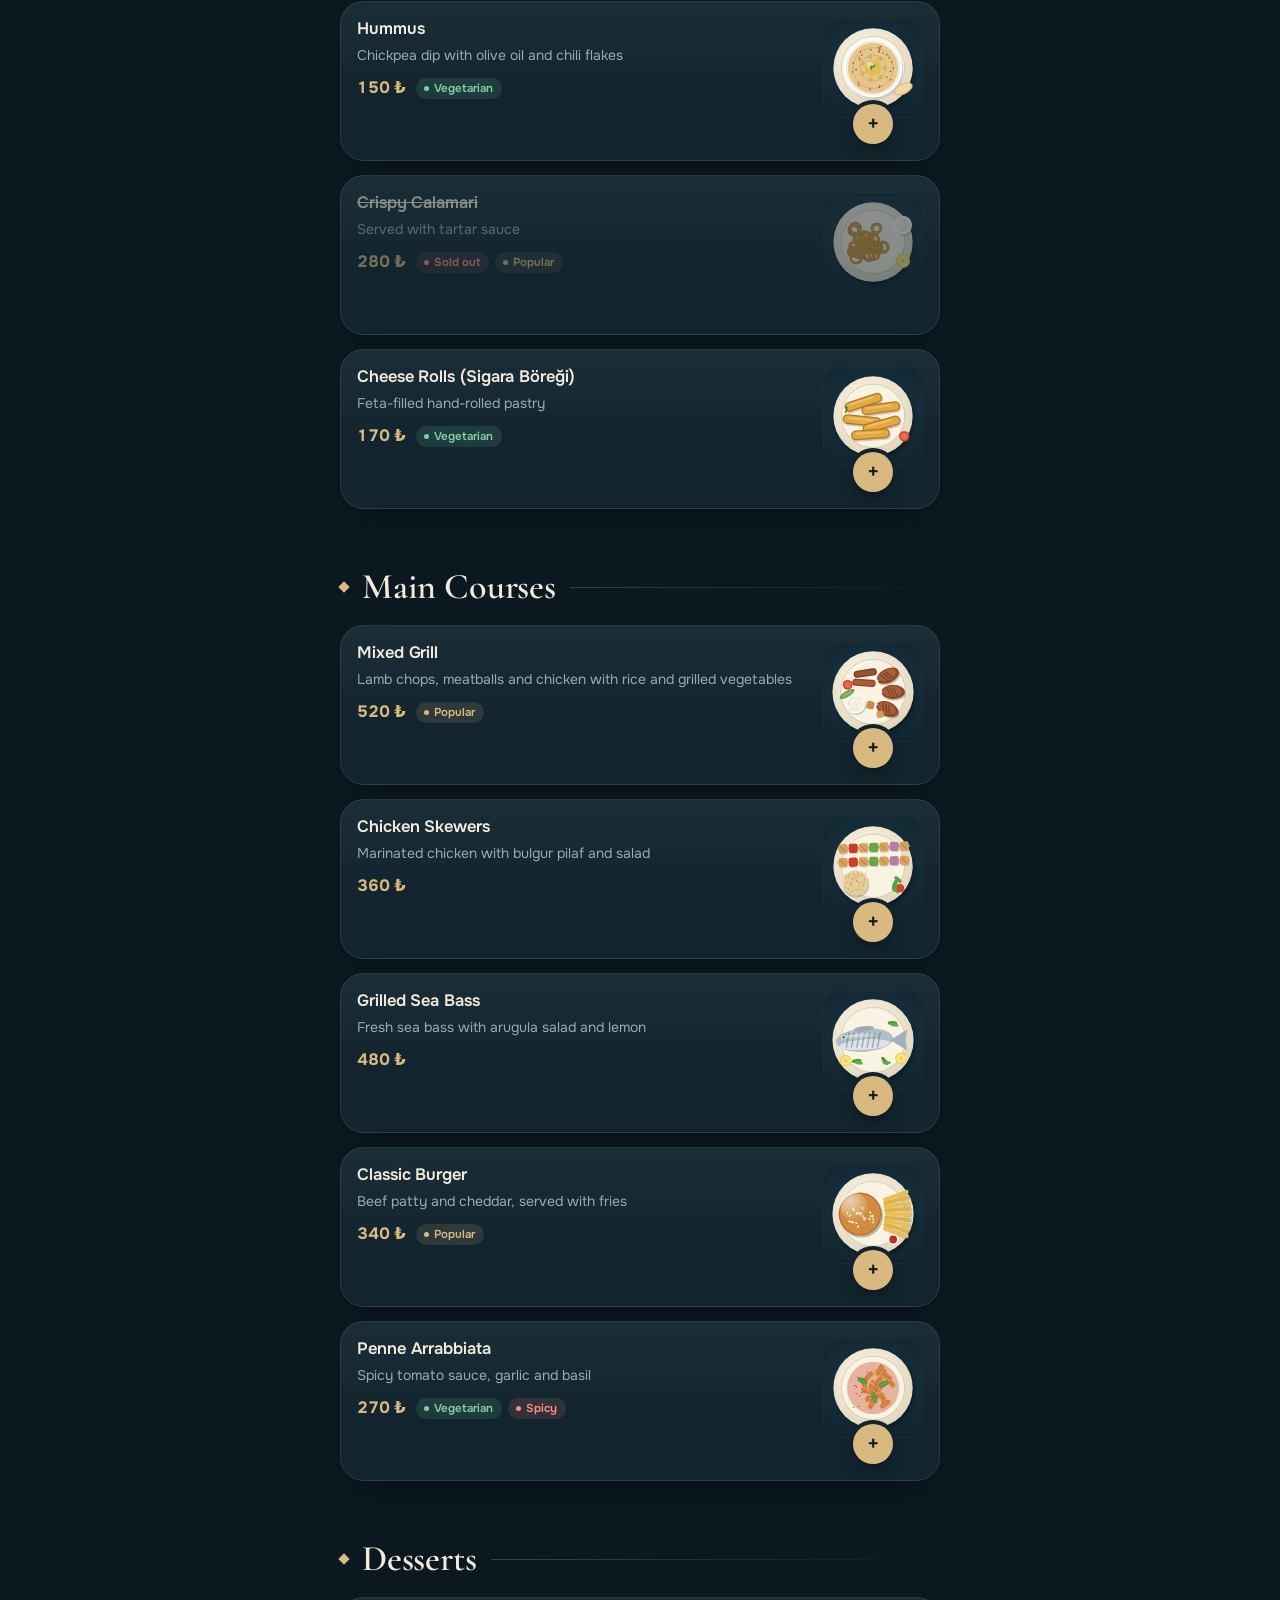
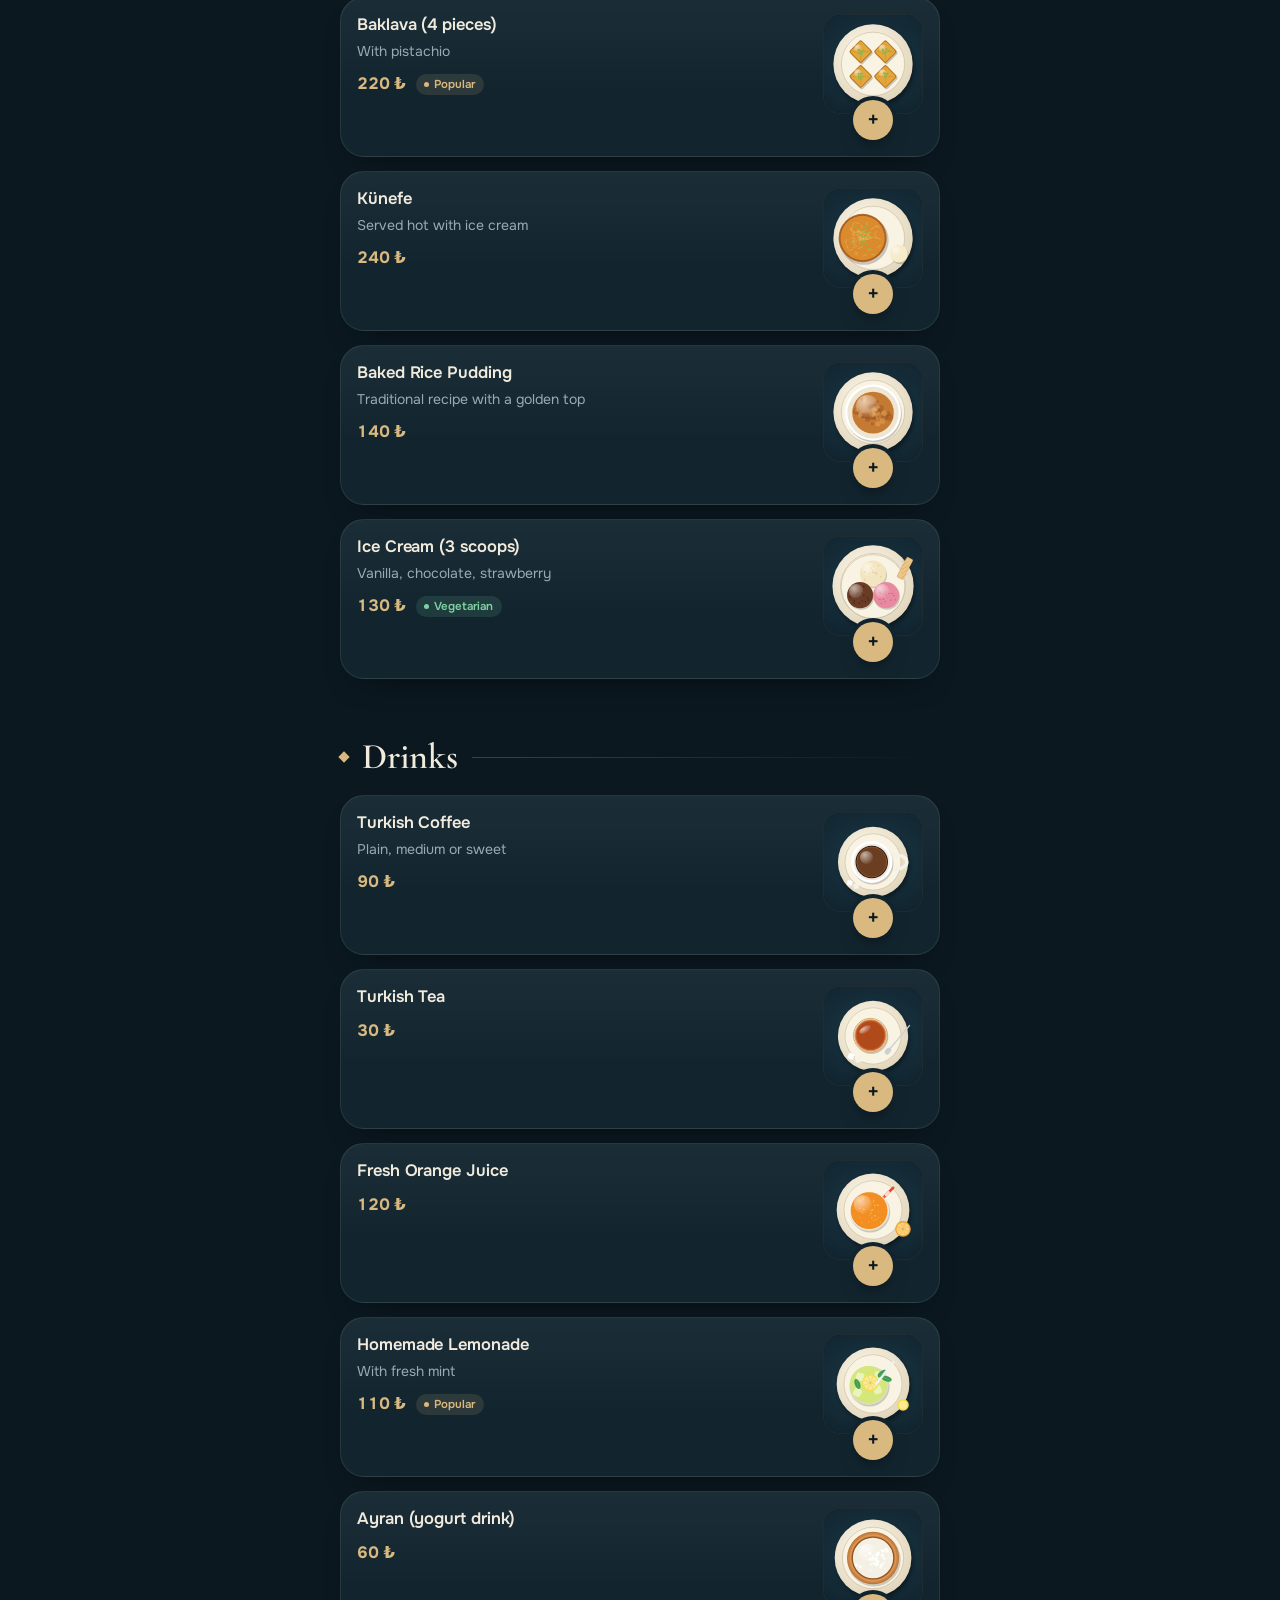
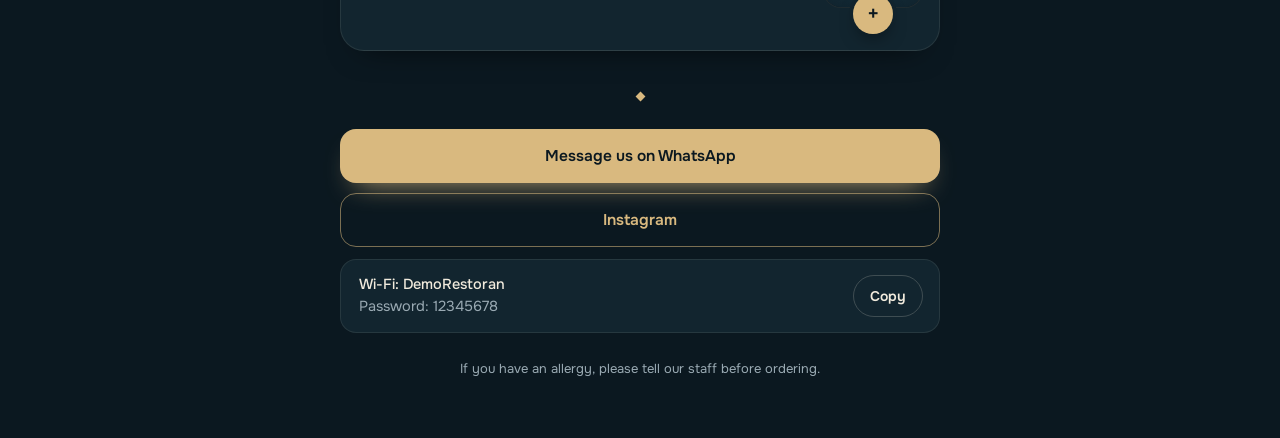
==== commit 015b01b8: "Tasarım yenilendi: gece Akdeniz bistrosu teması, yeni yazı tipleri, kart düzeni, animasyonlar Co-Aut" ====
--- a/index.html
+++ b/index.html
@@ -8,7 +8,7 @@
   <title>Menu</title>
   <link rel="preconnect" href="https://fonts.googleapis.com">
   <link rel="preconnect" href="https://fonts.gstatic.com" crossorigin>
-  <link href="https://fonts.googleapis.com/css2?family=Manrope:wght@400;500;600;700&family=Prata&display=swap" rel="stylesheet">
+  <link href="https://fonts.googleapis.com/css2?family=Cormorant+Garamond:wght@500;600;700&family=Onest:wght@400;500;600;700&display=swap" rel="stylesheet">
   <link rel="stylesheet" href="style.css">
   <script>
     /* Tema yanıp sönmesin diye sayfa çizilmeden önce uygula */
--- a/style.css
+++ b/style.css
@@ -1,33 +1,62 @@
+/* ==========================================================================
+   QR MENÜ — "gece Akdeniz bistrosu"
+   Koyu lacivert zemin, pirinç vurgu, serif başlık + modern gövde yazı tipi.
+   Renkler ve yazı tipleri hemen aşağıdaki değişkenlerden değiştirilir.
+   ========================================================================== */
+
 :root {
   color-scheme: dark;
+
+  --serif: "Cormorant Garamond", "Iowan Old Style", Georgia, serif;
+  --sans: "Onest", "Segoe UI", system-ui, -apple-system, sans-serif;
+
   --bg: #0B1820;
   --surface: #12252F;
-  --ink: #EEE8DC;
-  --muted: #9AA9B1;
+  --ink: #F1EBDD;
+  --muted: #9AAAB3;
   --line: #223641;
-  --brass: #D2B27A;
+  --brass: #D9B97F;
   --on-brass: #0B1820;
   --veg: #7FD1A1;
   --spicy: #FF8F7A;
-  --bar-bg: rgba(11, 24, 32, 0.92);
-  --x-bg: rgba(11, 24, 32, 0.75);
-  --backdrop: rgba(3, 10, 14, 0.72);
+
+  --hair: rgba(241, 235, 221, 0.09);
+  --hair-strong: rgba(241, 235, 221, 0.2);
+  --glow: rgba(217, 185, 127, 0.17);
+  --chip-on: rgba(217, 185, 127, 0.14);
+  --spicy-soft: rgba(255, 143, 122, 0.16);
+  --shadow: 0 16px 32px -22px rgba(0, 0, 0, 0.8);
+  --grain: 0.06;
+
+  --bar-bg: rgba(11, 24, 32, 0.82);
+  --x-bg: rgba(11, 24, 32, 0.7);
+  --backdrop: rgba(3, 10, 14, 0.7);
 }
 
 :root[data-theme="light"] {
   color-scheme: light;
+
   --bg: #FAF6EE;
   --surface: #FFFFFF;
-  --ink: #1B2A33;
-  --muted: #5E6B73;
+  --ink: #17252D;
+  --muted: #5B6870;
   --line: #E6DECF;
   --brass: #8A6420;
   --on-brass: #FFFFFF;
   --veg: #1F7A4A;
   --spicy: #C2410C;
-  --bar-bg: rgba(250, 246, 238, 0.92);
-  --x-bg: rgba(255, 255, 255, 0.85);
-  --backdrop: rgba(27, 42, 51, 0.45);
+
+  --hair: rgba(23, 37, 45, 0.09);
+  --hair-strong: rgba(23, 37, 45, 0.18);
+  --glow: rgba(138, 100, 32, 0.13);
+  --chip-on: rgba(138, 100, 32, 0.1);
+  --spicy-soft: rgba(194, 65, 12, 0.1);
+  --shadow: 0 14px 28px -20px rgba(70, 48, 12, 0.45);
+  --grain: 0.035;
+
+  --bar-bg: rgba(250, 246, 238, 0.85);
+  --x-bg: rgba(255, 255, 255, 0.8);
+  --backdrop: rgba(23, 37, 45, 0.42);
 }
 
 * { box-sizing: border-box; }
@@ -37,9 +66,24 @@
 
 body {
   margin: 0;
-  background: var(--bg);
+  min-height: 100vh;
+  background:
+    radial-gradient(900px 480px at 50% -140px, var(--glow), transparent 70%),
+    var(--bg);
   color: var(--ink);
-  font: 400 16px/1.5 "Manrope", system-ui, -apple-system, "Segoe UI", sans-serif;
+  font: 400 16px/1.5 var(--sans);
+  -webkit-font-smoothing: antialiased;
+}
+
+/* İnce film greni: düz rengi canlandırır, içeriğin arkasında kalır */
+body::before {
+  content: "";
+  position: fixed;
+  inset: 0;
+  z-index: -1;
+  pointer-events: none;
+  opacity: var(--grain);
+  background-image: url("data:image/svg+xml,%3Csvg xmlns='http://www.w3.org/2000/svg' width='160' height='160'%3E%3Cfilter id='n'%3E%3CfeTurbulence type='fractalNoise' baseFrequency='.85' numOctaves='2' stitchTiles='stitch'/%3E%3CfeColorMatrix values='0 0 0 0 1 0 0 0 0 1 0 0 0 0 1 0 0 0 .9 0'/%3E%3C/filter%3E%3Crect width='160' height='160' filter='url(%23n)'/%3E%3C/svg%3E");
 }
 
 :focus-visible {
@@ -51,186 +95,384 @@
 
 [hidden] { display: none !important; }
 
-/* Demo bar */
+/* ---------- Demo şeridi ---------- */
 .demo {
+  padding: 7px 12px;
   background: var(--brass);
   color: var(--on-brass);
   text-align: center;
-  font-size: 13px;
-  font-weight: 600;
-  padding: 6px 12px;
-}
-
-/* Hero */
+  font-size: 11.5px;
+  font-weight: 600;
+  letter-spacing: 0.14em;
+  text-transform: uppercase;
+}
+
+/* ---------- Hero ---------- */
 .hero {
   position: relative;
-  padding: 48px 20px 12px;
+  padding: 60px 20px 18px;
   text-align: center;
   background-size: cover;
   background-position: center;
 }
 
-.hero.has-cover { padding-top: 120px; }
+.hero.has-cover { padding-top: 128px; }
 
 .name {
-  max-width: 14em;
+  max-width: 11em;
   margin: 0 auto;
-  font-family: "Prata", Georgia, serif;
-  font-weight: 400;
-  font-size: clamp(30px, 9vw, 44px);
-  line-height: 1.12;
-  letter-spacing: 0.01em;
+  font-family: var(--serif);
+  font-weight: 600;
+  font-variant-numeric: lining-nums;
+  font-size: clamp(42px, 13vw, 62px);
+  line-height: 0.98;
+  letter-spacing: -0.01em;
   text-wrap: balance;
 }
 
+/* Süs çizgisi: ortada küçük elmas */
 .rule {
+  position: relative;
+  width: 132px;
+  height: 9px;
+  margin: 24px auto 20px;
+  background:
+    linear-gradient(90deg, transparent, var(--brass)) left center / 42% 1px no-repeat,
+    linear-gradient(270deg, transparent, var(--brass)) right center / 42% 1px no-repeat;
+}
+
+.rule::after {
+  content: "";
+  position: absolute;
+  left: 50%;
+  top: 1px;
+  width: 7px;
+  height: 7px;
+  margin-left: -3.5px;
+  background: var(--brass);
+  transform: rotate(45deg);
+}
+
+.tagline {
+  max-width: 30ch;
+  margin: 0 auto;
+  color: var(--muted);
+  font-size: 15px;
+  line-height: 1.55;
+}
+
+/* Dil seçici: yuvarlak, parçalı kontrol */
+.langs {
+  display: flex;
+  width: fit-content;
+  margin: 28px auto 0;
+  padding: 4px;
+  gap: 2px;
+  border: 1px solid var(--hair);
+  border-radius: 999px;
+  background: var(--surface);
+}
+
+.langs button {
+  min-width: 54px;
+  min-height: 40px;
+  padding: 0 14px;
+  border: 0;
+  border-radius: 999px;
+  background: none;
+  color: var(--muted);
+  font-size: 12.5px;
+  font-weight: 700;
+  letter-spacing: 0.08em;
+}
+
+.langs button[aria-pressed="true"] {
+  background: var(--brass);
+  color: var(--on-brass);
+}
+
+/* Tema düğmesi */
+.theme {
+  position: absolute;
+  top: 14px;
+  right: 14px;
   width: 44px;
-  height: 1px;
-  margin: 20px auto 16px;
+  height: 44px;
+  border: 1px solid var(--hair);
+  border-radius: 50%;
+  background: var(--x-bg);
+  -webkit-backdrop-filter: blur(10px);
+  backdrop-filter: blur(10px);
+  color: var(--brass);
+  font-size: 18px;
+  line-height: 1;
+}
+
+.hero.has-cover .theme { top: 18px; }
+
+/* Masa rozeti + garson çağır */
+.table-row {
+  display: flex;
+  align-items: center;
+  justify-content: center;
+  flex-wrap: wrap;
+  gap: 10px;
+  margin-top: 20px;
+}
+
+.table-badge {
+  padding: 7px 16px;
+  border-radius: 999px;
   background: var(--brass);
-}
-
-.tagline {
-  max-width: 32ch;
-  margin: 0 auto;
-  color: var(--muted);
-  font-size: 15px;
-}
-
-.langs {
-  display: flex;
-  justify-content: center;
-  gap: 4px;
-  margin-top: 22px;
-}
-
-.langs button {
+  color: var(--on-brass);
+  font-size: 13.5px;
+  font-weight: 700;
+  letter-spacing: 0.02em;
+}
+
+.waiter {
   min-height: 44px;
-  min-width: 48px;
-  padding: 0 12px;
-  border: 0;
-  border-bottom: 2px solid transparent;
-  background: none;
-  color: var(--muted);
-  font-size: 13px;
-  font-weight: 700;
-  letter-spacing: 0.06em;
-}
-
-.langs button[aria-pressed="true"] {
+  padding: 0 18px;
+  border: 1px solid var(--hair-strong);
+  border-radius: 999px;
+  background: var(--surface);
   color: var(--ink);
-  border-bottom-color: var(--brass);
-}
-
-/* Sticky category tabs */
+  font-size: 14px;
+  font-weight: 600;
+}
+
+.waiter:disabled {
+  border-color: var(--veg);
+  color: var(--veg);
+  cursor: default;
+}
+
+/* ---------- Yapışkan kategori çubuğu ---------- */
 .bar {
   position: sticky;
   top: 0;
   z-index: 10;
-  margin-top: 8px;
+  margin-top: 14px;
   background: var(--bar-bg);
-  -webkit-backdrop-filter: blur(10px);
-  backdrop-filter: blur(10px);
-  border-bottom: 1px solid var(--line);
+  -webkit-backdrop-filter: blur(18px) saturate(1.4);
+  backdrop-filter: blur(18px) saturate(1.4);
+  border-bottom: 1px solid var(--hair);
 }
 
 .chips {
-  position: relative;
-  display: flex;
-  gap: 24px;
+  display: flex;
+  gap: 8px;
   max-width: 640px;
   margin: 0 auto;
-  padding: 0 20px;
+  padding: 10px 20px;
   overflow-x: auto;
   scrollbar-width: none;
+  -webkit-mask-image: linear-gradient(90deg, transparent 0, #000 16px, #000 calc(100% - 28px), transparent 100%);
+  mask-image: linear-gradient(90deg, transparent 0, #000 16px, #000 calc(100% - 28px), transparent 100%);
 }
 
 .chips::-webkit-scrollbar { display: none; }
 
 .chip {
   flex: none;
-  min-height: 52px;
-  padding: 0;
-  border: 0;
-  border-bottom: 2px solid transparent;
+  min-height: 40px;
+  padding: 0 16px;
+  border: 1px solid transparent;
+  border-radius: 999px;
   background: none;
   color: var(--muted);
   font-size: 14px;
-  font-weight: 600;
+  font-weight: 500;
+  white-space: nowrap;
 }
 
 .chip[aria-current="true"] {
-  color: var(--ink);
-  border-bottom-color: var(--brass);
-}
-
-/* Search */
+  border-color: color-mix(in srgb, var(--brass) 38%, transparent);
+  background: var(--chip-on);
+  color: var(--brass);
+  font-weight: 600;
+}
+
+/* ---------- Arama ---------- */
 .search {
   max-width: 640px;
   margin: 0 auto;
-  padding: 20px 20px 0;
+  padding: 22px 20px 0;
 }
 
 .search input {
+  -webkit-appearance: none;
+  appearance: none;
   width: 100%;
-  min-height: 48px;
-  padding: 0 16px;
-  border: 1px solid var(--line);
-  border-radius: 12px;
+  min-height: 54px;
+  padding: 0 20px 0 52px;
+  border: 1px solid var(--hair);
+  border-radius: 999px;
+  background-color: var(--surface);
+  background-image: url("data:image/svg+xml,%3Csvg xmlns='http://www.w3.org/2000/svg' width='20' height='20' viewBox='0 0 24 24' fill='none' stroke='%238A99A2' stroke-width='2' stroke-linecap='round'%3E%3Ccircle cx='11' cy='11' r='7'/%3E%3Cpath d='m20 20-3.5-3.5'/%3E%3C/svg%3E");
+  background-repeat: no-repeat;
+  background-position: 20px center;
+  color: var(--ink);
+  font: inherit;
+  font-size: 15.5px;
+}
+
+.search input::placeholder { color: var(--muted); }
+
+.search input:focus {
+  outline: none;
+  border-color: var(--brass);
+  box-shadow: 0 0 0 4px var(--chip-on);
+}
+
+/* Alerjen filtresi */
+.alfilter { margin-top: 8px; }
+
+.alfilter summary {
+  display: inline-flex;
+  align-items: center;
+  gap: 8px;
+  min-height: 44px;
+  padding: 0 4px;
+  color: var(--muted);
+  font-size: 14px;
+  font-weight: 500;
+  cursor: pointer;
+  list-style: none;
+}
+
+.alfilter summary::-webkit-details-marker { display: none; }
+
+.alfilter summary::after {
+  content: "";
+  width: 7px;
+  height: 7px;
+  margin-left: 2px;
+  border-right: 2px solid currentColor;
+  border-bottom: 2px solid currentColor;
+  transform: rotate(45deg) translateY(-2px);
+}
+
+.alfilter[open] summary::after { transform: rotate(-135deg); }
+
+.alfilter .cnt {
+  min-width: 20px;
+  padding: 0 6px;
+  border-radius: 10px;
+  background: var(--brass);
+  color: var(--on-brass);
+  font-size: 12px;
+  font-weight: 700;
+  text-align: center;
+}
+
+.alchips, .alpills {
+  display: flex;
+  flex-wrap: wrap;
+  gap: 8px;
+}
+
+.alchips { padding: 4px 0; }
+
+.alchip {
+  min-height: 40px;
+  padding: 0 14px;
+  border: 1px solid var(--hair);
+  border-radius: 999px;
   background: var(--surface);
   color: var(--ink);
-  font: inherit;
-}
-
-.search input::placeholder { color: var(--muted); }
-
-/* Categories and items */
+  font-size: 14px;
+  font-weight: 500;
+}
+
+.alchip[aria-pressed="true"] {
+  border-color: var(--spicy);
+  background: var(--spicy-soft);
+  color: var(--ink);
+  font-weight: 600;
+}
+
+/* ---------- Kategoriler ve ürün kartları ---------- */
 .cat {
   max-width: 640px;
   margin: 0 auto;
-  padding: 38px 20px 0;
-  scroll-margin-top: 54px;
+  padding: 46px 20px 0;
+  scroll-margin-top: 72px;
 }
 
 .cat h2 {
-  margin: 0 0 4px;
-  font-family: "Prata", Georgia, serif;
-  font-weight: 400;
-  font-size: 26px;
-  line-height: 1.2;
+  display: flex;
+  align-items: center;
+  gap: 14px;
+  margin: 0 0 20px;
+  font-family: var(--serif);
+  font-weight: 600;
+  font-variant-numeric: lining-nums;
+  font-size: 36px;
+  line-height: 1;
+  letter-spacing: -0.005em;
+}
+
+.cat h2::before {
+  content: "";
+  flex: none;
+  width: 8px;
+  height: 8px;
+  background: var(--brass);
+  transform: rotate(45deg);
+}
+
+.cat h2::after {
+  content: "";
+  flex: 1;
+  height: 1px;
+  background: linear-gradient(90deg, var(--hair-strong), transparent);
 }
 
 .row {
   position: relative;
-  border-bottom: 1px solid var(--line);
+  margin: 0 0 14px;
+  border: 1px solid var(--hair);
+  border-radius: 24px;
+  background:
+    linear-gradient(180deg, rgba(255, 255, 255, 0.04), rgba(255, 255, 255, 0) 60%),
+    var(--surface);
+  box-shadow: var(--shadow);
 }
 
 .item {
   display: grid;
-  grid-template-columns: 1fr 88px;
+  grid-template-columns: 1fr 100px;
   gap: 16px;
   align-items: start;
   width: 100%;
-  padding: 18px 0 26px;
+  min-height: 158px;
+  padding: 16px 16px 20px;
   border: 0;
+  border-radius: inherit;
   background: none;
   color: inherit;
   text-align: left;
 }
 
-.item.solo { grid-template-columns: 1fr; }
+.item.solo {
+  grid-template-columns: 1fr;
+  min-height: 0;
+  padding-right: 72px;
+}
 
 .txt {
   display: flex;
   flex-direction: column;
-  gap: 4px;
+  gap: 5px;
   min-width: 0;
 }
 
 .nm {
-  font-size: 16px;
-  font-weight: 600;
-  line-height: 1.35;
+  font-size: 16.5px;
+  font-weight: 600;
+  line-height: 1.3;
+  letter-spacing: -0.005em;
 }
 
 .ds {
@@ -247,35 +489,41 @@
   display: flex;
   flex-wrap: wrap;
   align-items: center;
-  gap: 6px 14px;
-  margin-top: 4px;
+  gap: 8px 10px;
+  margin-top: 6px;
 }
 
 .pr {
   color: var(--brass);
-  font-size: 15px;
+  font-size: 16.5px;
   font-weight: 700;
   font-variant-numeric: tabular-nums;
+  letter-spacing: -0.01em;
 }
 
 .tags {
   display: inline-flex;
   flex-wrap: wrap;
-  gap: 4px 12px;
+  gap: 6px;
 }
 
 .tg {
   display: inline-flex;
   align-items: center;
-  gap: 6px;
-  font-size: 12px;
-  font-weight: 600;
+  gap: 5px;
+  padding: 2px 9px 2px 8px;
+  border-radius: 999px;
+  background: rgba(255, 255, 255, 0.06);
+  background: color-mix(in srgb, currentColor 13%, transparent);
+  font-size: 11.5px;
+  font-weight: 600;
+  line-height: 1.5;
 }
 
 .tg::before {
   content: "";
-  width: 6px;
-  height: 6px;
+  width: 5px;
+  height: 5px;
   border-radius: 50%;
   background: currentColor;
 }
@@ -283,14 +531,16 @@
 .tg.p { color: var(--brass); }
 .tg.v { color: var(--veg); }
 .tg.s { color: var(--spicy); }
+.tg.out { color: var(--spicy); }
 
 .ph {
   display: block;
-  width: 88px;
-  height: 88px;
-  border-radius: 12px;
+  width: 100px;
+  height: 100px;
+  border: 1px solid var(--hair);
+  border-radius: 18px;
   overflow: hidden;
-  background: var(--surface);
+  background: var(--bg);
 }
 
 .ph img {
@@ -301,42 +551,89 @@
 }
 
 .ph.empty {
-  background-image: radial-gradient(circle at center, var(--surface) 0 15px, var(--line) 15px 16px, var(--surface) 16px 27px, var(--line) 27px 28px, var(--surface) 28px);
+  background-image: radial-gradient(circle at center, var(--bg) 0 16px, var(--hair-strong) 16px 17px, var(--bg) 17px 29px, var(--hair-strong) 29px 30px, var(--bg) 30px);
 }
 
 @media (hover: hover) {
-  .item:hover .nm { color: var(--brass); }
-}
-
-.empty {
+  .row { transition: border-color .2s, transform .2s; }
+  .row:hover { border-color: color-mix(in srgb, var(--brass) 45%, transparent); transform: translateY(-1px); }
+}
+
+p.empty {
   max-width: 640px;
   margin: 0 auto;
-  padding: 32px 20px 0;
-  color: var(--muted);
-}
-
-/* Detail sheet */
+  padding: 36px 20px 0;
+  color: var(--muted);
+  text-align: center;
+}
+
+/* Tükenen ürün */
+.row.sold .item { opacity: 0.5; }
+.row.sold .nm { text-decoration: line-through; text-decoration-thickness: 1px; }
+
+/* Sepete ekle: görselin alt kenarına oturan yuvarlak düğme */
+.add {
+  position: absolute;
+  top: 102px;
+  right: 46px;
+  width: 40px;
+  height: 40px;
+  padding: 0;
+  border: 0;
+  border-radius: 50%;
+  background: var(--brass);
+  color: var(--on-brass);
+  font-size: 22px;
+  font-weight: 500;
+  line-height: 1;
+  box-shadow: 0 8px 18px -6px rgba(0, 0, 0, 0.55), 0 0 0 4px var(--surface);
+}
+
+.add.has { font-size: 14px; font-weight: 700; }
+
+.row:has(.item.solo) .add {
+  top: auto;
+  right: 16px;
+  bottom: 16px;
+}
+
+/* ---------- Pencereler (ürün, sepet, ödeme) ---------- */
 dialog {
   width: 100%;
   max-width: 520px;
-  max-height: 88vh;
+  max-height: 90vh;
+  max-height: 90dvh;
   margin: auto auto 0;
   padding: 0;
-  border: 1px solid var(--line);
+  border: 1px solid var(--hair);
   border-bottom: 0;
-  border-radius: 20px 20px 0 0;
+  border-radius: 28px 28px 0 0;
   background: var(--surface);
   color: var(--ink);
   overflow: auto;
 }
 
-dialog::backdrop { background: var(--backdrop); }
+dialog[open]::before {
+  content: "";
+  display: block;
+  width: 40px;
+  height: 4px;
+  margin: 10px auto 6px;
+  border-radius: 2px;
+  background: var(--hair-strong);
+}
+
+dialog::backdrop {
+  background: var(--backdrop);
+  -webkit-backdrop-filter: blur(5px);
+  backdrop-filter: blur(5px);
+}
 
 @media (min-width: 640px) {
   dialog {
     margin: auto;
-    border-bottom: 1px solid var(--line);
-    border-radius: 20px;
+    border-bottom: 1px solid var(--hair);
+    border-radius: 28px;
   }
 }
 
@@ -348,17 +645,22 @@
   width: 44px;
   height: 44px;
   padding: 0;
-  border: 0;
+  border: 1px solid var(--hair);
   border-radius: 50%;
   background: var(--x-bg);
+  -webkit-backdrop-filter: blur(10px);
+  backdrop-filter: blur(10px);
   color: var(--ink);
   font-size: 26px;
   line-height: 1;
 }
 
 .sheet-ph {
-  width: 100%;
+  width: auto;
+  margin: 6px 12px 0;
   aspect-ratio: 4 / 3;
+  border-radius: 20px;
+  overflow: hidden;
   background: var(--bg);
 }
 
@@ -370,52 +672,96 @@
 }
 
 .sheet-ph.empty {
-  background-image: radial-gradient(circle at center, var(--bg) 0 34px, var(--line) 34px 35px, var(--bg) 35px 62px, var(--line) 62px 63px, var(--bg) 63px);
-}
-
-.sheet-body { padding: 22px 22px 28px; }
+  background-image: radial-gradient(circle at center, var(--bg) 0 34px, var(--hair-strong) 34px 35px, var(--bg) 35px 62px, var(--hair-strong) 62px 63px, var(--bg) 63px);
+}
+
+.sheet-body { padding: 22px 24px 28px; }
 
 .sheet-body h3 {
   margin: 0 0 8px;
-  font-family: "Prata", Georgia, serif;
-  font-weight: 400;
-  font-size: 24px;
-  line-height: 1.2;
+  font-family: var(--serif);
+  font-weight: 600;
+  font-variant-numeric: lining-nums;
+  font-size: 32px;
+  line-height: 1.05;
 }
 
 .sheet-desc {
-  margin: 0 0 16px;
-  color: var(--muted);
-}
-
-/* Footer */
+  margin: 0 0 18px;
+  color: var(--muted);
+}
+
+.sheet-body .pr { font-size: 22px; }
+
+.alpill {
+  padding: 6px 13px;
+  border: 1px solid var(--hair);
+  border-radius: 999px;
+  background: var(--bg);
+  font-size: 13px;
+  font-weight: 500;
+}
+
+.sheet-al { margin-top: 20px; }
+
+.sheet-al-t {
+  margin: 0 0 10px;
+  color: var(--muted);
+  font-size: 12px;
+  font-weight: 600;
+  letter-spacing: 0.1em;
+  text-transform: uppercase;
+}
+
+.sheet-add { width: 100%; margin-top: 22px; }
+
+/* ---------- Düğmeler ---------- */
+.btn {
+  display: flex;
+  align-items: center;
+  justify-content: center;
+  min-height: 54px;
+  padding: 0 20px;
+  border: 1px solid color-mix(in srgb, var(--brass) 55%, transparent);
+  border-radius: 16px;
+  color: var(--brass);
+  font-size: 15.5px;
+  font-weight: 600;
+  text-decoration: none;
+}
+
+.btn.primary {
+  border-color: transparent;
+  background: var(--brass);
+  color: var(--on-brass);
+  box-shadow: 0 14px 28px -16px var(--brass);
+}
+
+.btn:active { transform: scale(0.985); }
+
+/* ---------- Alt kısım ---------- */
 .foot {
+  position: relative;
   max-width: 640px;
   margin: 0 auto;
-  padding: 44px 20px 56px;
+  padding: 64px 20px 60px;
+}
+
+.foot::before {
+  content: "";
+  position: absolute;
+  top: 28px;
+  left: 50%;
+  width: 7px;
+  height: 7px;
+  margin-left: -3.5px;
+  background: var(--brass);
+  transform: rotate(45deg);
 }
 
 .actions {
   display: grid;
   gap: 10px;
-}
-
-.btn {
-  display: flex;
-  align-items: center;
-  justify-content: center;
-  min-height: 50px;
-  padding: 0 16px;
-  border: 1px solid var(--brass);
-  border-radius: 12px;
-  color: var(--brass);
-  font-weight: 600;
-  text-decoration: none;
-}
-
-.btn.primary {
-  background: var(--brass);
-  color: var(--on-brass);
 }
 
 .wifi {
@@ -424,28 +770,29 @@
   justify-content: space-between;
   gap: 12px;
   margin-top: 12px;
-  padding: 12px 16px;
-  border: 1px solid var(--line);
-  border-radius: 12px;
+  padding: 14px 16px 14px 18px;
+  border: 1px solid var(--hair);
+  border-radius: 16px;
   background: var(--surface);
 }
 
-.wifi p { margin: 0; font-size: 14px; }
-.wifi .k { color: var(--muted); }
+.wifi p { margin: 0; font-size: 14.5px; font-weight: 500; }
+.wifi .k { color: var(--muted); font-weight: 400; }
 
 .wifi button {
-  min-height: 40px;
-  padding: 0 14px;
-  border: 1px solid var(--line);
-  border-radius: 8px;
+  min-height: 42px;
+  padding: 0 16px;
+  border: 1px solid var(--hair-strong);
+  border-radius: 999px;
   background: none;
   color: var(--ink);
+  font-size: 14px;
   font-weight: 600;
   white-space: nowrap;
 }
 
 .note {
-  margin: 22px 0 0;
+  margin: 26px 0 0;
   color: var(--muted);
   font-size: 13px;
   text-align: center;
@@ -455,135 +802,11 @@
   margin: 14px 0 0;
   color: var(--muted);
   font-size: 12px;
+  letter-spacing: 0.04em;
   text-align: center;
 }
 
-/* Tema düğmesi */
-.theme {
-  position: absolute;
-  top: 12px;
-  right: 12px;
-  width: 44px;
-  height: 44px;
-  border: 1px solid var(--line);
-  border-radius: 50%;
-  background: var(--surface);
-  color: var(--ink);
-  font-size: 19px;
-  line-height: 1;
-}
-
-.hero.has-cover .theme { top: 16px; }
-
-/* Alerjen filtresi */
-.alfilter { margin-top: 12px; }
-
-.alfilter summary {
-  display: flex;
-  align-items: center;
-  gap: 8px;
-  min-height: 44px;
-  color: var(--muted);
-  font-size: 14px;
-  font-weight: 600;
-  cursor: pointer;
-  list-style: none;
-}
-
-.alfilter summary::-webkit-details-marker { display: none; }
-
-.alfilter summary::after {
-  content: "";
-  width: 7px;
-  height: 7px;
-  margin-left: 2px;
-  border-right: 2px solid currentColor;
-  border-bottom: 2px solid currentColor;
-  transform: rotate(45deg) translateY(-2px);
-}
-
-.alfilter[open] summary::after { transform: rotate(-135deg); }
-
-.alfilter .cnt {
-  min-width: 20px;
-  padding: 0 6px;
-  border-radius: 10px;
-  background: var(--brass);
-  color: var(--on-brass);
-  font-size: 12px;
-  text-align: center;
-}
-
-.alchips, .alpills {
-  display: flex;
-  flex-wrap: wrap;
-  gap: 8px;
-}
-
-.alchips { padding: 4px 0 4px; }
-
-.alchip {
-  min-height: 40px;
-  padding: 0 14px;
-  border: 1px solid var(--line);
-  border-radius: 20px;
-  background: var(--surface);
-  color: var(--ink);
-  font-size: 14px;
-  font-weight: 600;
-}
-
-.alchip[aria-pressed="true"] {
-  border-color: var(--spicy);
-  background: var(--spicy);
-  color: var(--bg);
-}
-
-.alpill {
-  padding: 6px 12px;
-  border: 1px solid var(--line);
-  border-radius: 16px;
-  background: var(--bg);
-  font-size: 13px;
-  font-weight: 600;
-}
-
-.sheet-al { margin-top: 18px; }
-
-.sheet-al-t {
-  margin: 0 0 8px;
-  color: var(--muted);
-  font-size: 13px;
-  font-weight: 600;
-}
-
-/* Sepete ekle: satır içi + düğmesi ve adet kontrolü */
-.add {
-  position: absolute;
-  right: 0;
-  bottom: 10px;
-  min-width: 44px;
-  height: 44px;
-  padding: 0 12px;
-  border: 1px solid var(--brass);
-  border-radius: 22px;
-  background: var(--surface);
-  color: var(--brass);
-  font-size: 22px;
-  font-weight: 600;
-  line-height: 1;
-  box-shadow: 0 2px 8px rgba(0, 0, 0, 0.25);
-}
-
-.add.has {
-  background: var(--brass);
-  color: var(--on-brass);
-  font-size: 15px;
-}
-
-.sheet-add { width: 100%; margin-top: 20px; }
-
-/* Alt sepet çubuğu */
+/* ---------- Alt sepet çubuğu ---------- */
 .cartbar {
   position: fixed;
   left: 50%;
@@ -594,41 +817,44 @@
   gap: 12px;
   width: calc(100% - 32px);
   max-width: 560px;
-  min-height: 56px;
-  padding: 0 18px;
+  min-height: 60px;
+  padding: 0 20px 0 14px;
   border: 0;
-  border-radius: 16px;
+  border-radius: 20px;
   background: var(--brass);
   color: var(--on-brass);
   font-weight: 700;
   transform: translateX(-50%);
-  box-shadow: 0 8px 28px rgba(0, 0, 0, 0.4);
+  box-shadow: 0 18px 40px -12px rgba(0, 0, 0, 0.6), 0 0 0 1px rgba(255, 255, 255, 0.12) inset;
 }
 
 .cartbar-n {
   display: grid;
   place-items: center;
-  min-width: 28px;
-  height: 28px;
-  border-radius: 14px;
+  min-width: 32px;
+  height: 32px;
+  padding: 0 8px;
+  border-radius: 16px;
   background: var(--on-brass);
   color: var(--brass);
   font-size: 14px;
 }
 
-.cartbar-l { flex: 1; text-align: left; }
-.cartbar-p { font-variant-numeric: tabular-nums; }
-
-body.has-cart .foot { padding-bottom: 110px; }
-
-/* Sepet penceresi */
-.cart-body { padding: 24px 22px 28px; }
-
-.cart-body h3 {
-  margin: 0 0 12px;
-  font-family: "Prata", Georgia, serif;
-  font-weight: 400;
-  font-size: 24px;
+.cartbar-l { flex: 1; text-align: left; font-size: 16px; }
+.cartbar-p { font-size: 16px; font-variant-numeric: tabular-nums; }
+
+body.has-cart .foot { padding-bottom: 118px; }
+
+/* ---------- Sepet penceresi ---------- */
+.cart-body { padding: 18px 24px 28px; }
+
+.cart-body h3, .pay-body h3 {
+  margin: 0 0 14px;
+  font-family: var(--serif);
+  font-weight: 600;
+  font-variant-numeric: lining-nums;
+  font-size: 32px;
+  line-height: 1.05;
 }
 
 .cart-list { margin: 0; padding: 0; list-style: none; }
@@ -639,7 +865,7 @@
   gap: 4px 12px;
   align-items: center;
   padding: 12px 0;
-  border-bottom: 1px solid var(--line);
+  border-bottom: 1px solid var(--hair);
 }
 
 .cart-list .cn { font-weight: 600; }
@@ -656,7 +882,7 @@
 .qty button {
   width: 44px;
   height: 44px;
-  border: 1px solid var(--line);
+  border: 1px solid var(--hair-strong);
   border-radius: 50%;
   background: var(--bg);
   color: var(--ink);
@@ -665,7 +891,7 @@
 }
 
 .qty span {
-  min-width: 24px;
+  min-width: 26px;
   text-align: center;
   font-weight: 700;
   font-variant-numeric: tabular-nums;
@@ -676,35 +902,45 @@
 .cart-total {
   display: flex;
   justify-content: space-between;
-  margin: 16px 0 4px;
+  align-items: baseline;
+  margin: 18px 0 4px;
   font-size: 18px;
 }
 
-.cart-total strong { color: var(--brass); font-variant-numeric: tabular-nums; }
-
-.cart-field { display: block; margin-top: 14px; }
+.cart-total strong {
+  color: var(--brass);
+  font-size: 24px;
+  font-variant-numeric: tabular-nums;
+}
+
+.cart-field { display: block; margin-top: 16px; }
 
 .cart-field span {
   display: block;
-  margin-bottom: 6px;
+  margin-bottom: 7px;
   color: var(--muted);
   font-size: 13px;
-  font-weight: 600;
+  font-weight: 500;
 }
 
 .cart-field input, .cart-field textarea {
   width: 100%;
-  padding: 12px 14px;
-  border: 1px solid var(--line);
-  border-radius: 12px;
+  padding: 13px 16px;
+  border: 1px solid var(--hair);
+  border-radius: 14px;
   background: var(--bg);
   color: var(--ink);
   font: inherit;
   resize: none;
 }
 
-.cart-send { width: 100%; margin-top: 20px; border: 0; }
-
+.cart-field input:focus, .cart-field textarea:focus {
+  outline: none;
+  border-color: var(--brass);
+  box-shadow: 0 0 0 4px var(--chip-on);
+}
+
+.cart-send { width: 100%; margin-top: 22px; }
 .cart-send:disabled { opacity: 0.45; cursor: not-allowed; }
 
 .cart-clear {
@@ -726,32 +962,24 @@
   text-align: center;
 }
 
-@media (prefers-reduced-motion: no-preference) {
-  .chip, .langs button, .btn, .nm, .alchip, .add, .theme { transition: color .15s, border-color .15s, background-color .15s; }
-  .cartbar { animation: rise .25s ease-out; }
-  @keyframes rise { from { opacity: 0; transform: translate(-50%, 16px); } }
-}
-
-/* Test ödeme penceresi */
-.pay-body { padding: 24px 22px 28px; }
+.cart-pay { width: 100%; margin-top: 22px; }
+.cart-pay:disabled { opacity: 0.45; cursor: not-allowed; }
+.cart-pay + .cart-send { margin-top: 10px; }
+.cart-send:not(.primary) { background: none; }
+
+/* ---------- Test ödeme penceresi ---------- */
+.pay-body { padding: 18px 24px 28px; }
 
 .pay-test {
-  margin: 0 52px 16px 0;   /* sağ üstteki kapatma butonuna yer bırak */
+  margin: 0 52px 18px 0;   /* sağ üstteki kapatma butonuna yer bırak */
   padding: 8px 12px;
   border: 1px dashed var(--spicy);
-  border-radius: 10px;
+  border-radius: 12px;
   color: var(--spicy);
-  font-size: 12px;
+  font-size: 11.5px;
   font-weight: 700;
-  letter-spacing: 0.04em;
+  letter-spacing: 0.06em;
   text-align: center;
-}
-
-.pay-body h3 {
-  margin: 0 0 12px;
-  font-family: "Prata", Georgia, serif;
-  font-weight: 400;
-  font-size: 24px;
 }
 
 .pay-sum { margin: 0; padding: 0; list-style: none; }
@@ -760,18 +988,20 @@
   display: flex;
   justify-content: space-between;
   gap: 12px;
-  padding: 8px 0;
-  border-bottom: 1px solid var(--line);
+  padding: 9px 0;
+  border-bottom: 1px solid var(--hair);
   font-size: 15px;
 }
 
 .pay-sum li span:last-child { color: var(--muted); font-variant-numeric: tabular-nums; }
 
 .pay-mt {
-  margin: 18px 0 8px;
-  color: var(--muted);
-  font-size: 13px;
-  font-weight: 600;
+  margin: 20px 0 10px;
+  color: var(--muted);
+  font-size: 12px;
+  font-weight: 600;
+  letter-spacing: 0.1em;
+  text-transform: uppercase;
 }
 
 .pay-methods { display: grid; gap: 8px; }
@@ -780,31 +1010,32 @@
   display: flex;
   align-items: center;
   gap: 12px;
-  min-height: 52px;
-  padding: 0 14px;
-  border: 1px solid var(--line);
-  border-radius: 12px;
+  min-height: 56px;
+  padding: 0 16px;
+  border: 1px solid var(--hair);
+  border-radius: 16px;
   background: var(--bg);
   cursor: pointer;
 }
 
 .pm input { width: 20px; height: 20px; accent-color: var(--brass); }
-.pm:has(input:checked) { border-color: var(--brass); }
-
-.pay-go { width: 100%; margin-top: 20px; border: 0; }
+.pm:has(input:checked) { border-color: var(--brass); background: var(--chip-on); }
+
+.pay-go { width: 100%; margin-top: 22px; }
 .pay-go:disabled { opacity: 0.6; cursor: progress; }
 
 .pay-check {
   display: grid;
   place-items: center;
-  width: 64px;
-  height: 64px;
-  margin: 6px auto 14px;
+  width: 68px;
+  height: 68px;
+  margin: 6px auto 16px;
   border-radius: 50%;
   background: var(--veg);
   color: var(--bg);
-  font-size: 32px;
+  font-size: 34px;
   font-weight: 700;
+  box-shadow: 0 0 0 8px color-mix(in srgb, var(--veg) 18%, transparent);
 }
 
 #pay-done { text-align: center; }
@@ -817,83 +1048,79 @@
   font-weight: 700;
 }
 
-.pay-dd { margin: 0 0 18px; color: var(--muted); }
+.pay-dd { margin: 0 0 20px; color: var(--muted); }
 
 .pay-steps {
-  margin: 0;
+  margin: 0 0 20px;
   padding: 0;
   list-style: none;
   text-align: left;
-  border-left: 2px solid var(--line);
+  border-left: 2px solid var(--hair-strong);
 }
 
 .pay-steps li {
   position: relative;
   margin-left: 12px;
-  padding: 8px 0 8px 18px;
-  color: var(--muted);
-  font-weight: 600;
+  padding: 9px 0 9px 20px;
+  color: var(--muted);
+  font-weight: 500;
 }
 
 .pay-steps li::before {
   content: "";
   position: absolute;
   left: -8px;
-  top: 14px;
+  top: 15px;
   width: 14px;
   height: 14px;
-  border: 2px solid var(--line);
+  border: 2px solid var(--hair-strong);
   border-radius: 50%;
   background: var(--surface);
 }
 
 .pay-steps li.done { color: var(--ink); }
 .pay-steps li.done::before { border-color: var(--veg); background: var(--veg); }
-.pay-steps li.now { color: var(--brass); }
+.pay-steps li.now { color: var(--brass); font-weight: 700; }
 .pay-steps li.now::before { border-color: var(--brass); background: var(--brass); }
 
-.cart-pay { width: 100%; margin-top: 20px; border: 0; }
-.cart-pay:disabled { opacity: 0.45; cursor: not-allowed; }
-.cart-pay + .cart-send { margin-top: 10px; }
-.cart-send:not(.primary) { background: none; border: 1px solid var(--brass); color: var(--brass); }
-
-/* Masa rozeti ve garson çağır */
-.table-row {
-  display: flex;
-  align-items: center;
-  justify-content: center;
-  flex-wrap: wrap;
-  gap: 10px;
-  margin-top: 16px;
-}
-
-.table-badge {
-  padding: 6px 14px;
-  border-radius: 20px;
-  background: var(--brass);
-  color: var(--on-brass);
-  font-size: 14px;
-  font-weight: 700;
-}
-
-.waiter {
-  min-height: 44px;
-  padding: 0 16px;
-  border: 1px solid var(--brass);
-  border-radius: 22px;
-  background: none;
-  color: var(--brass);
-  font-size: 14px;
-  font-weight: 600;
-}
-
-.waiter:disabled {
-  border-color: var(--veg);
-  color: var(--veg);
-  cursor: default;
-}
-
-/* Tükenen ürün */
-.row.sold .item { opacity: 0.5; }
-.row.sold .nm { text-decoration: line-through; text-decoration-thickness: 1px; }
-.tg.out { color: var(--spicy); }
+/* ---------- Hareket ---------- */
+@media (prefers-reduced-motion: no-preference) {
+  .chip, .langs button, .btn, .alchip, .add, .theme, .waiter {
+    transition: color .18s, border-color .18s, background-color .18s, transform .18s;
+  }
+
+  /* Açılış: hero öğeleri sırayla belirir */
+  .hero > * { animation: rise-in .8s cubic-bezier(.2, .7, .2, 1) both; }
+  .hero > :nth-child(2) { animation-delay: .04s; }
+  .hero > :nth-child(3) { animation-delay: .14s; }
+  .hero > :nth-child(4) { animation-delay: .22s; }
+  .hero > :nth-child(5) { animation-delay: .3s; }
+  .hero > :nth-child(6) { animation-delay: .36s; }
+
+  /* İlk kategorinin kartları da kademeli gelir */
+  .cat:first-child .row { animation: rise-in .6s cubic-bezier(.2, .7, .2, 1) both; }
+  .cat:first-child .row:nth-of-type(1) { animation-delay: .35s; }
+  .cat:first-child .row:nth-of-type(2) { animation-delay: .42s; }
+  .cat:first-child .row:nth-of-type(3) { animation-delay: .49s; }
+  .cat:first-child .row:nth-of-type(4) { animation-delay: .56s; }
+
+  /* Destekleyen tarayıcılarda tüm kartlar kaydırdıkça belirir */
+  @supports (animation-timeline: view()) {
+    .row, .cat:first-child .row {
+      animation: rise-in linear both;
+      animation-delay: 0s;
+      animation-timeline: view();
+      animation-range: entry 0% entry 40%;
+    }
+  }
+
+  .cartbar { animation: bar-in .3s cubic-bezier(.2, .8, .2, 1); }
+
+  dialog[open] { animation: sheet-up .34s cubic-bezier(.2, .9, .25, 1); }
+  dialog[open]::backdrop { animation: fade-in .3s ease-out; }
+
+  @keyframes rise-in { from { opacity: 0; transform: translateY(14px); } }
+  @keyframes bar-in { from { opacity: 0; transform: translate(-50%, 18px); } }
+  @keyframes sheet-up { from { opacity: 0; transform: translateY(28px); } }
+  @keyframes fade-in { from { opacity: 0; } }
+}
